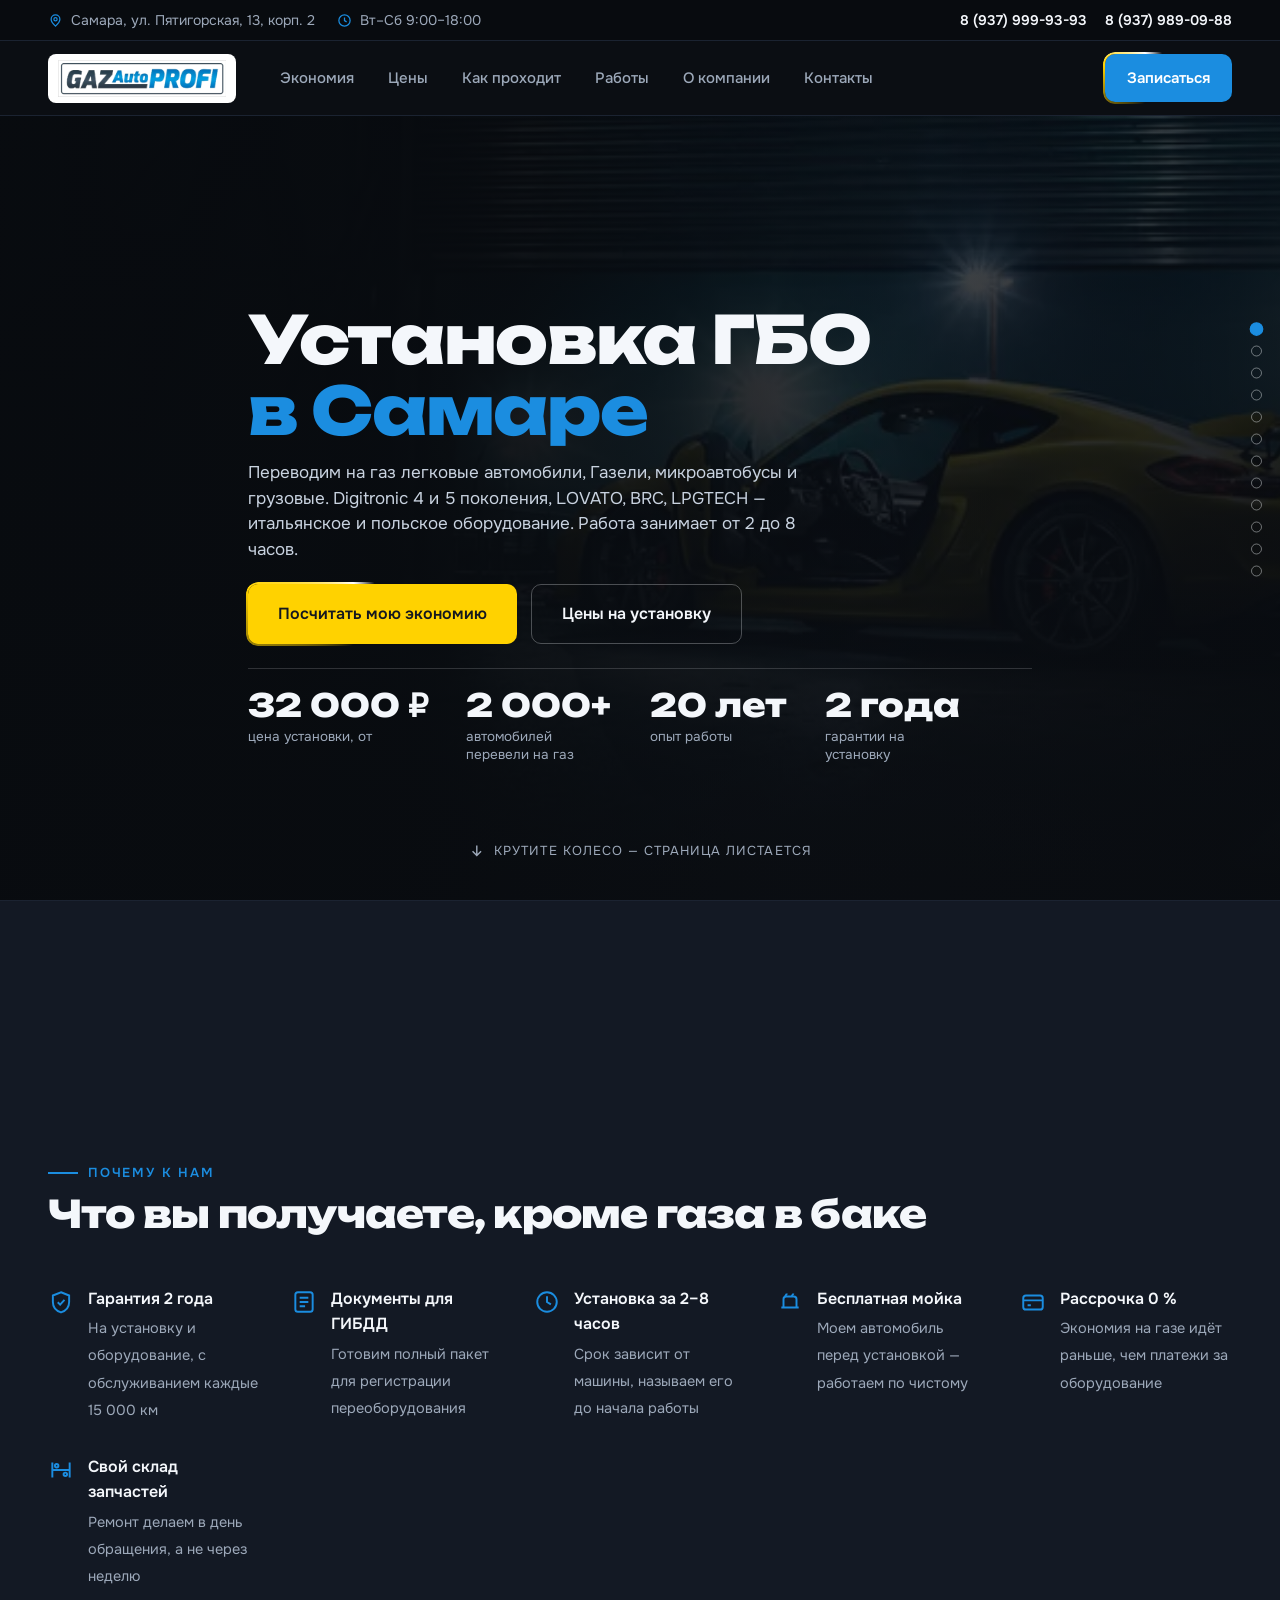
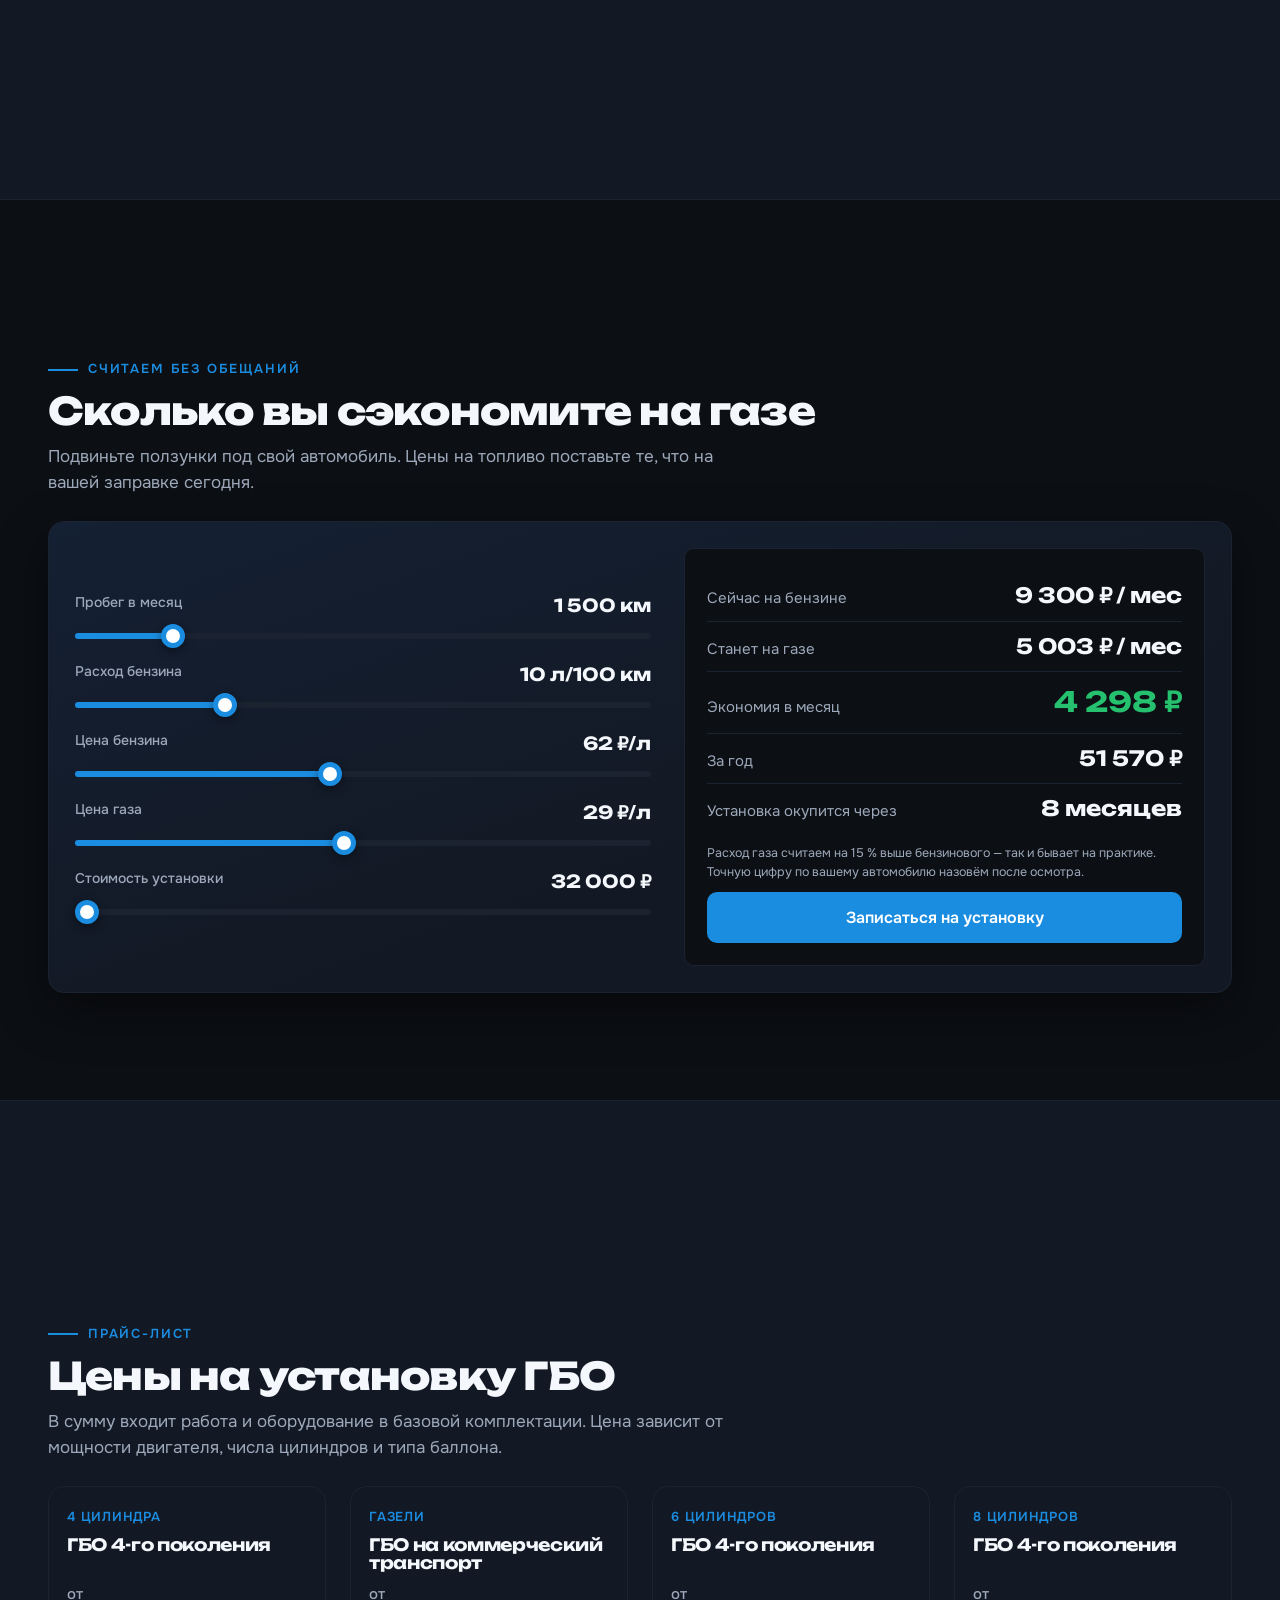
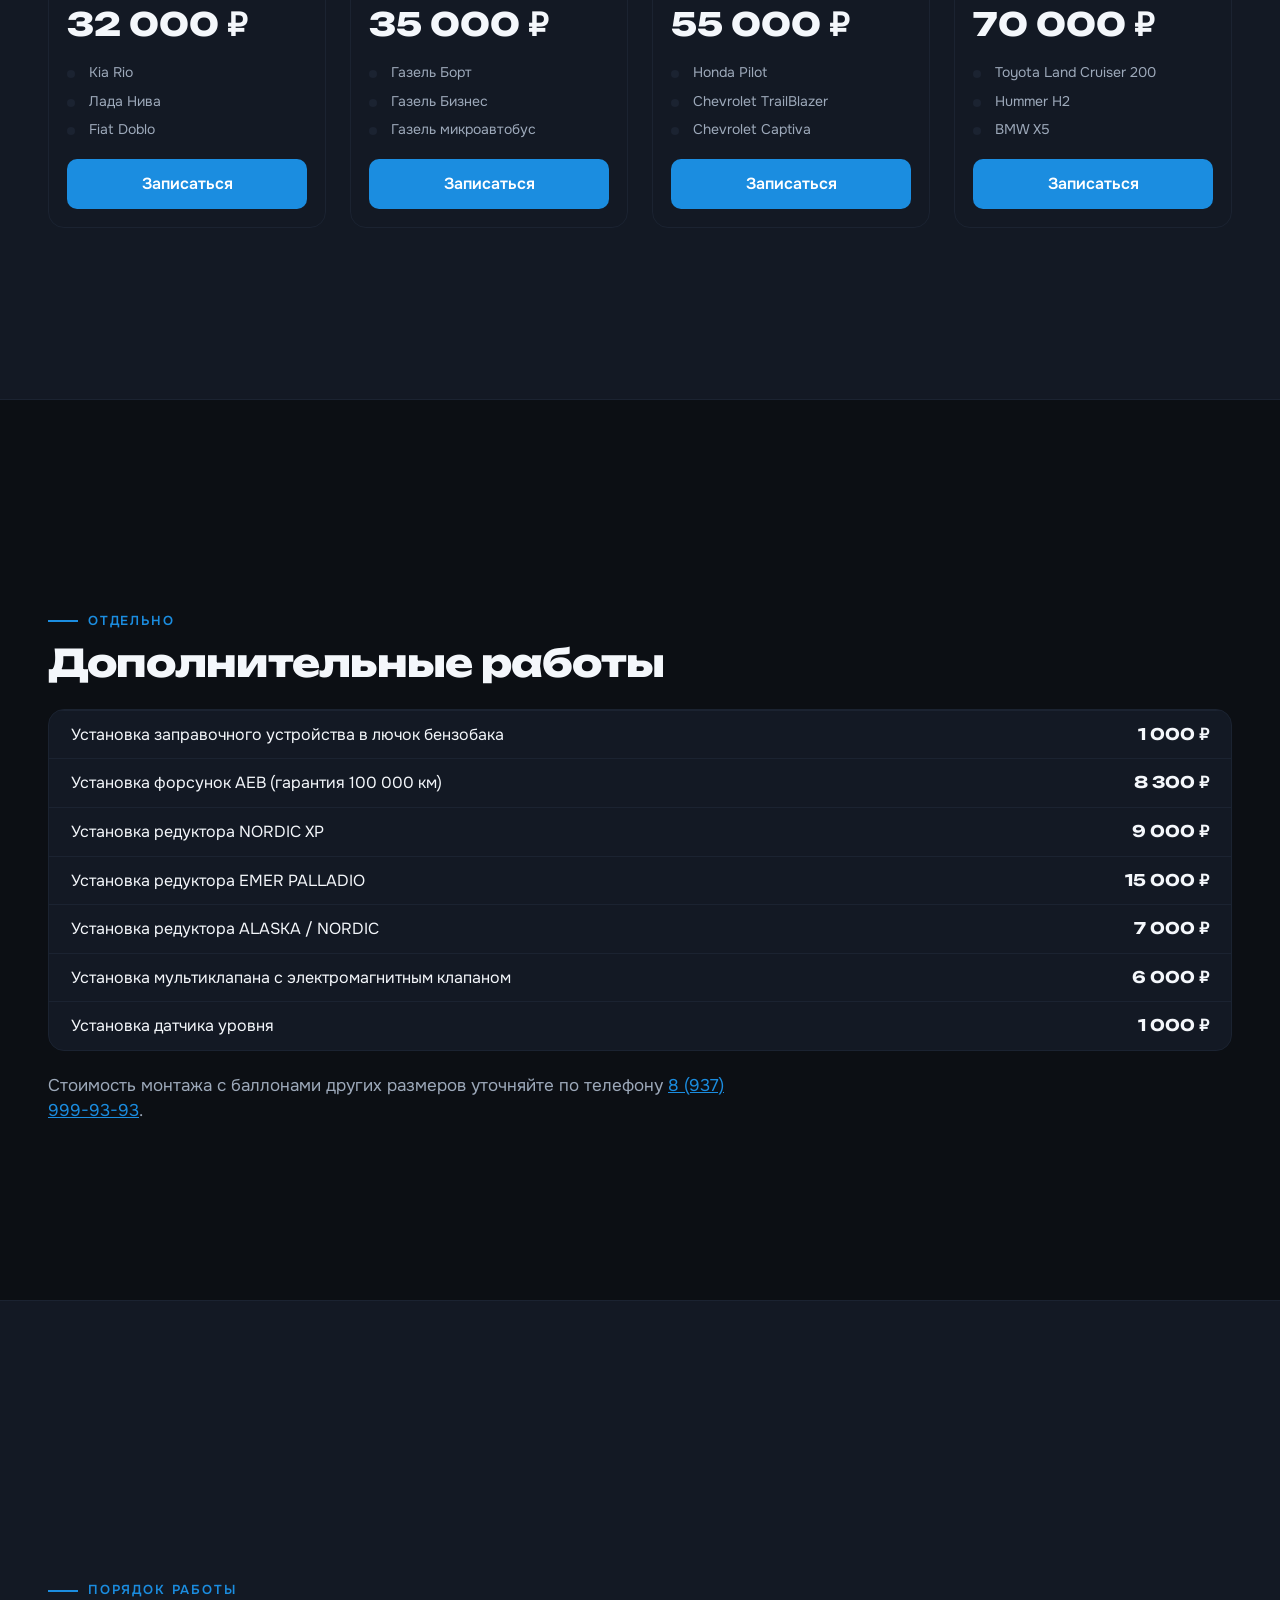
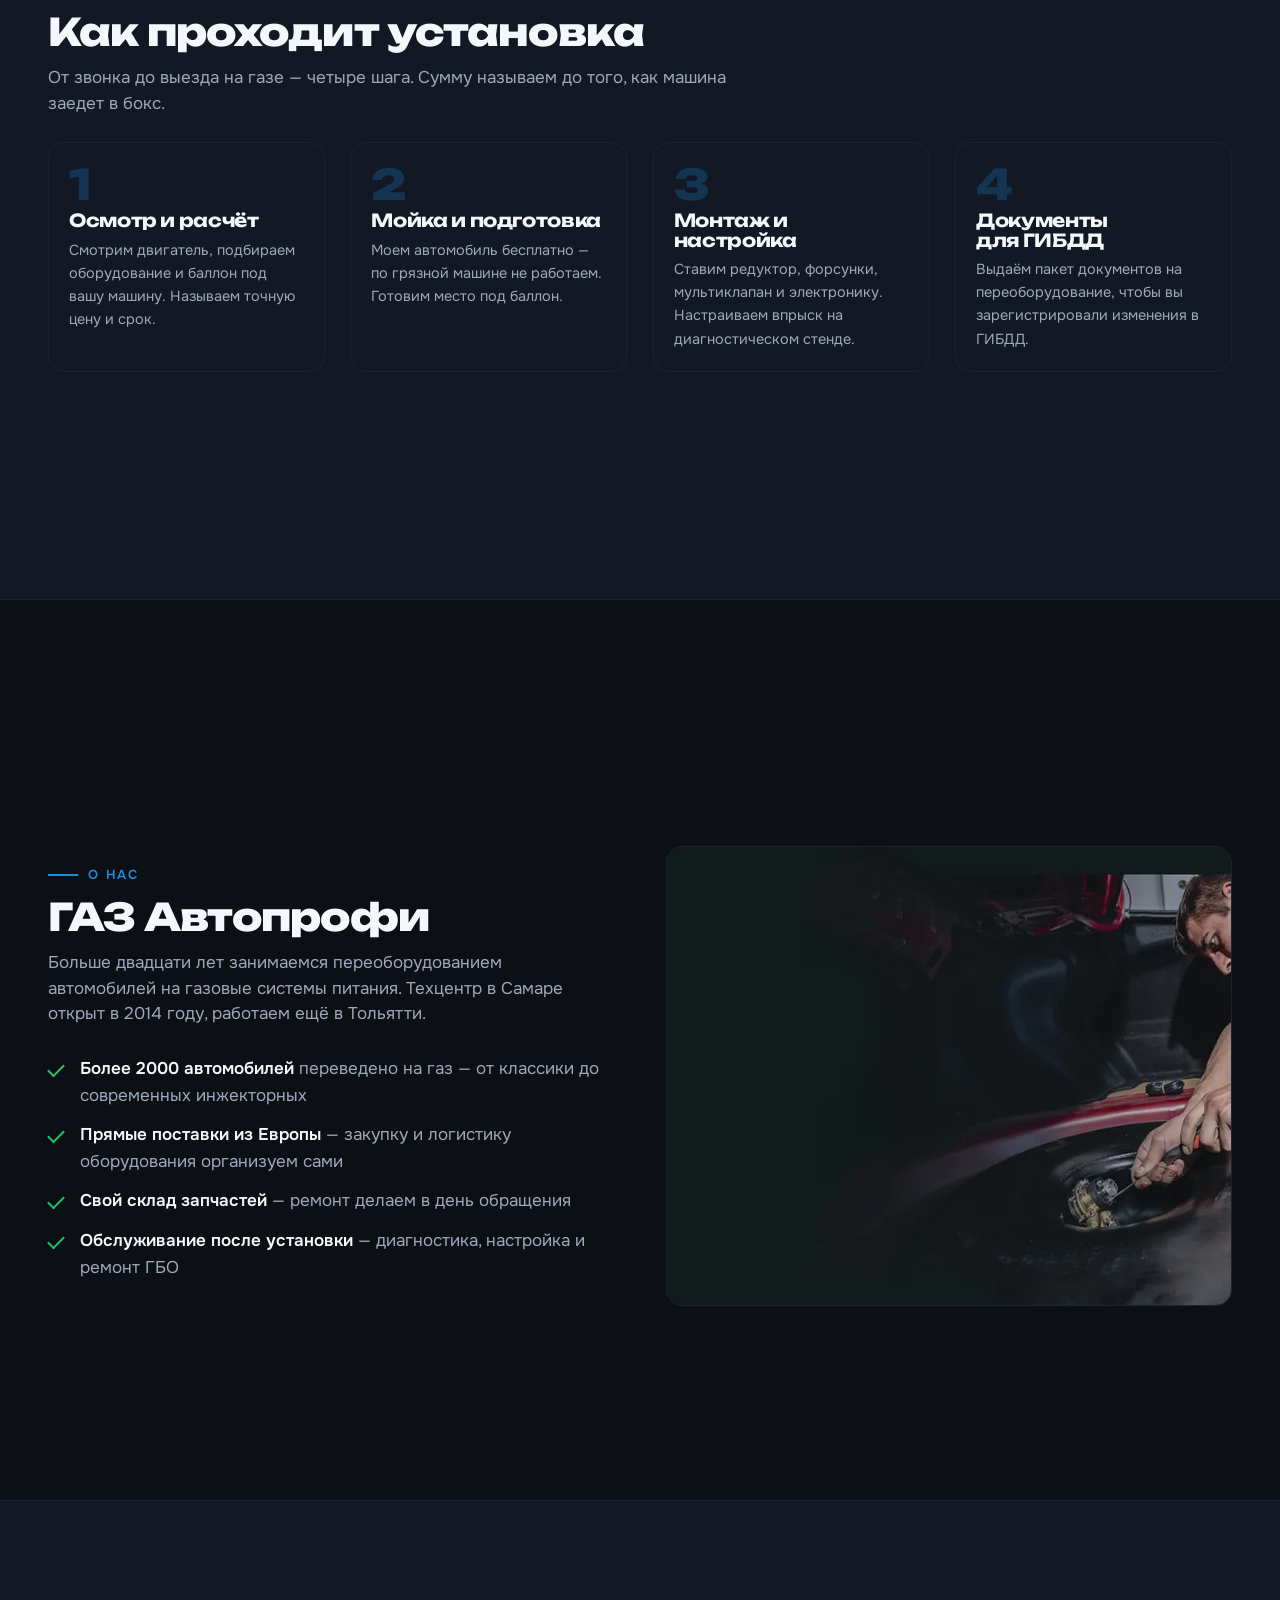
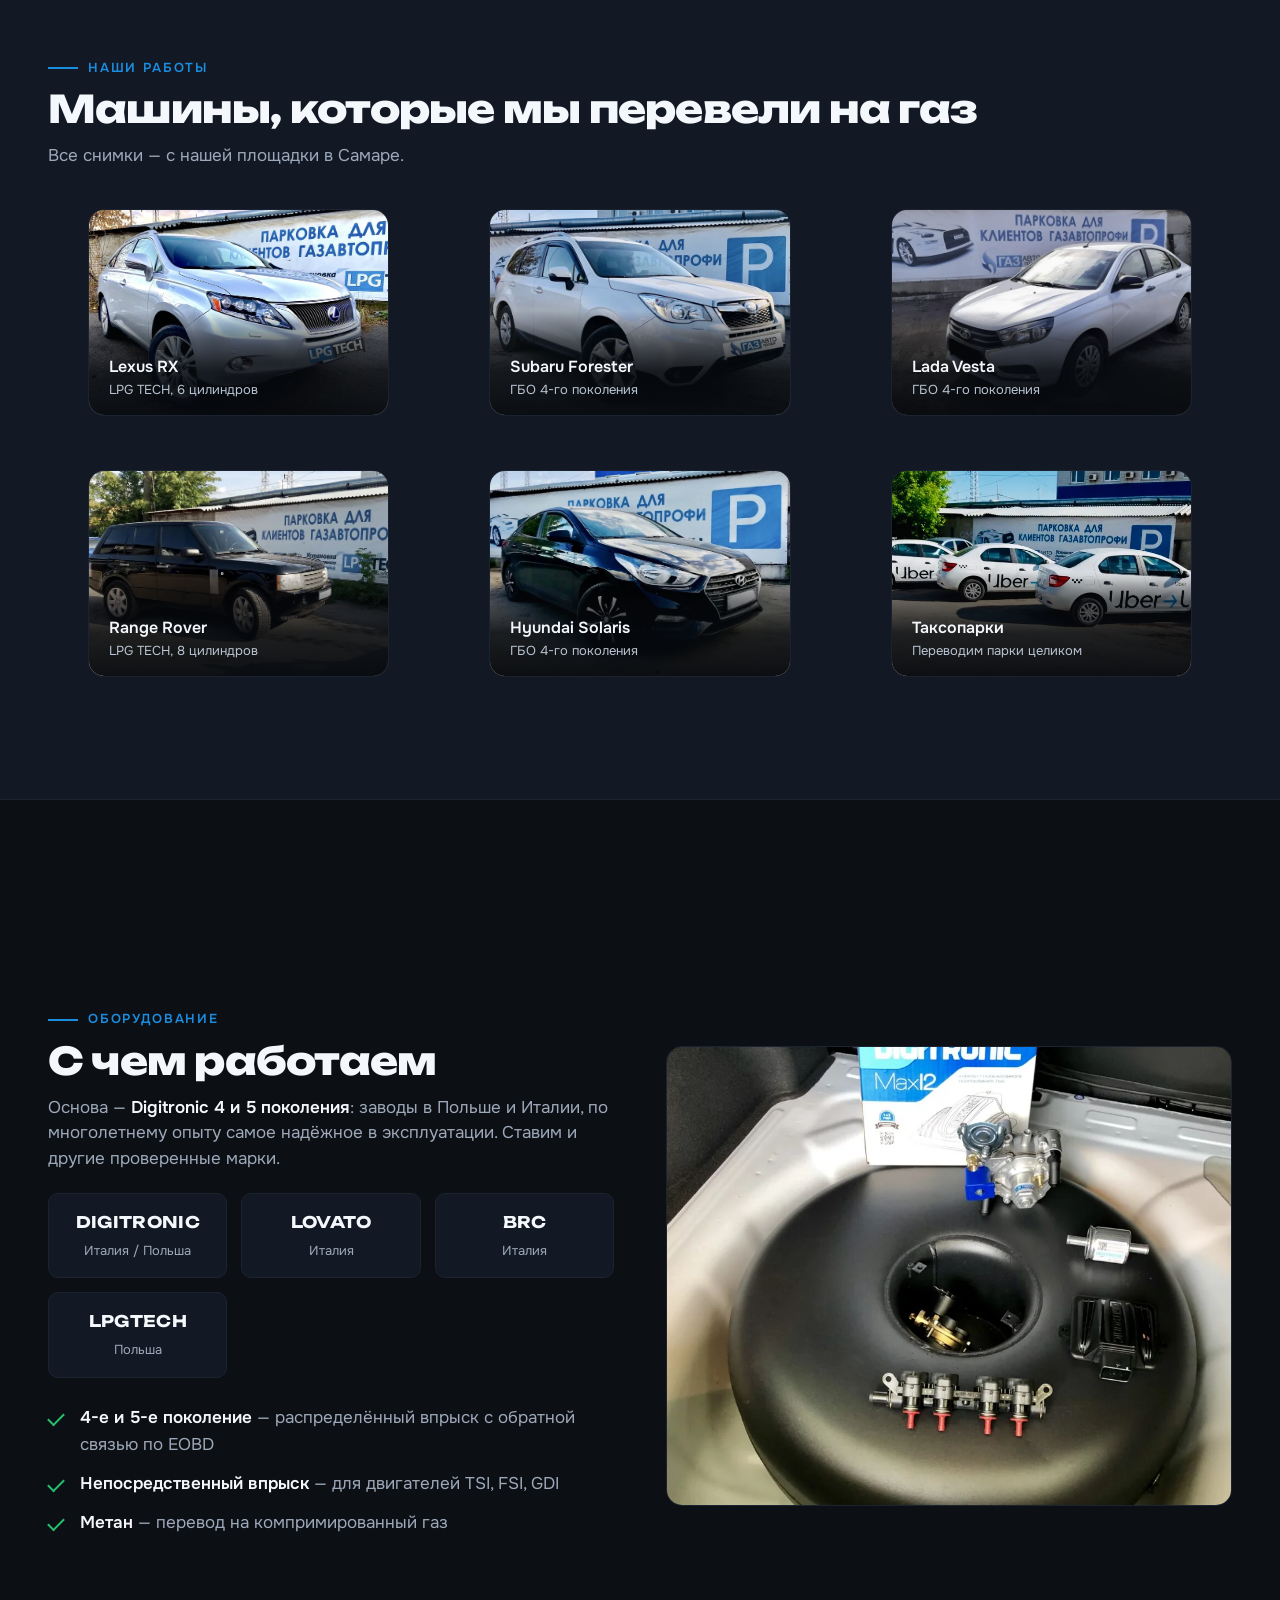
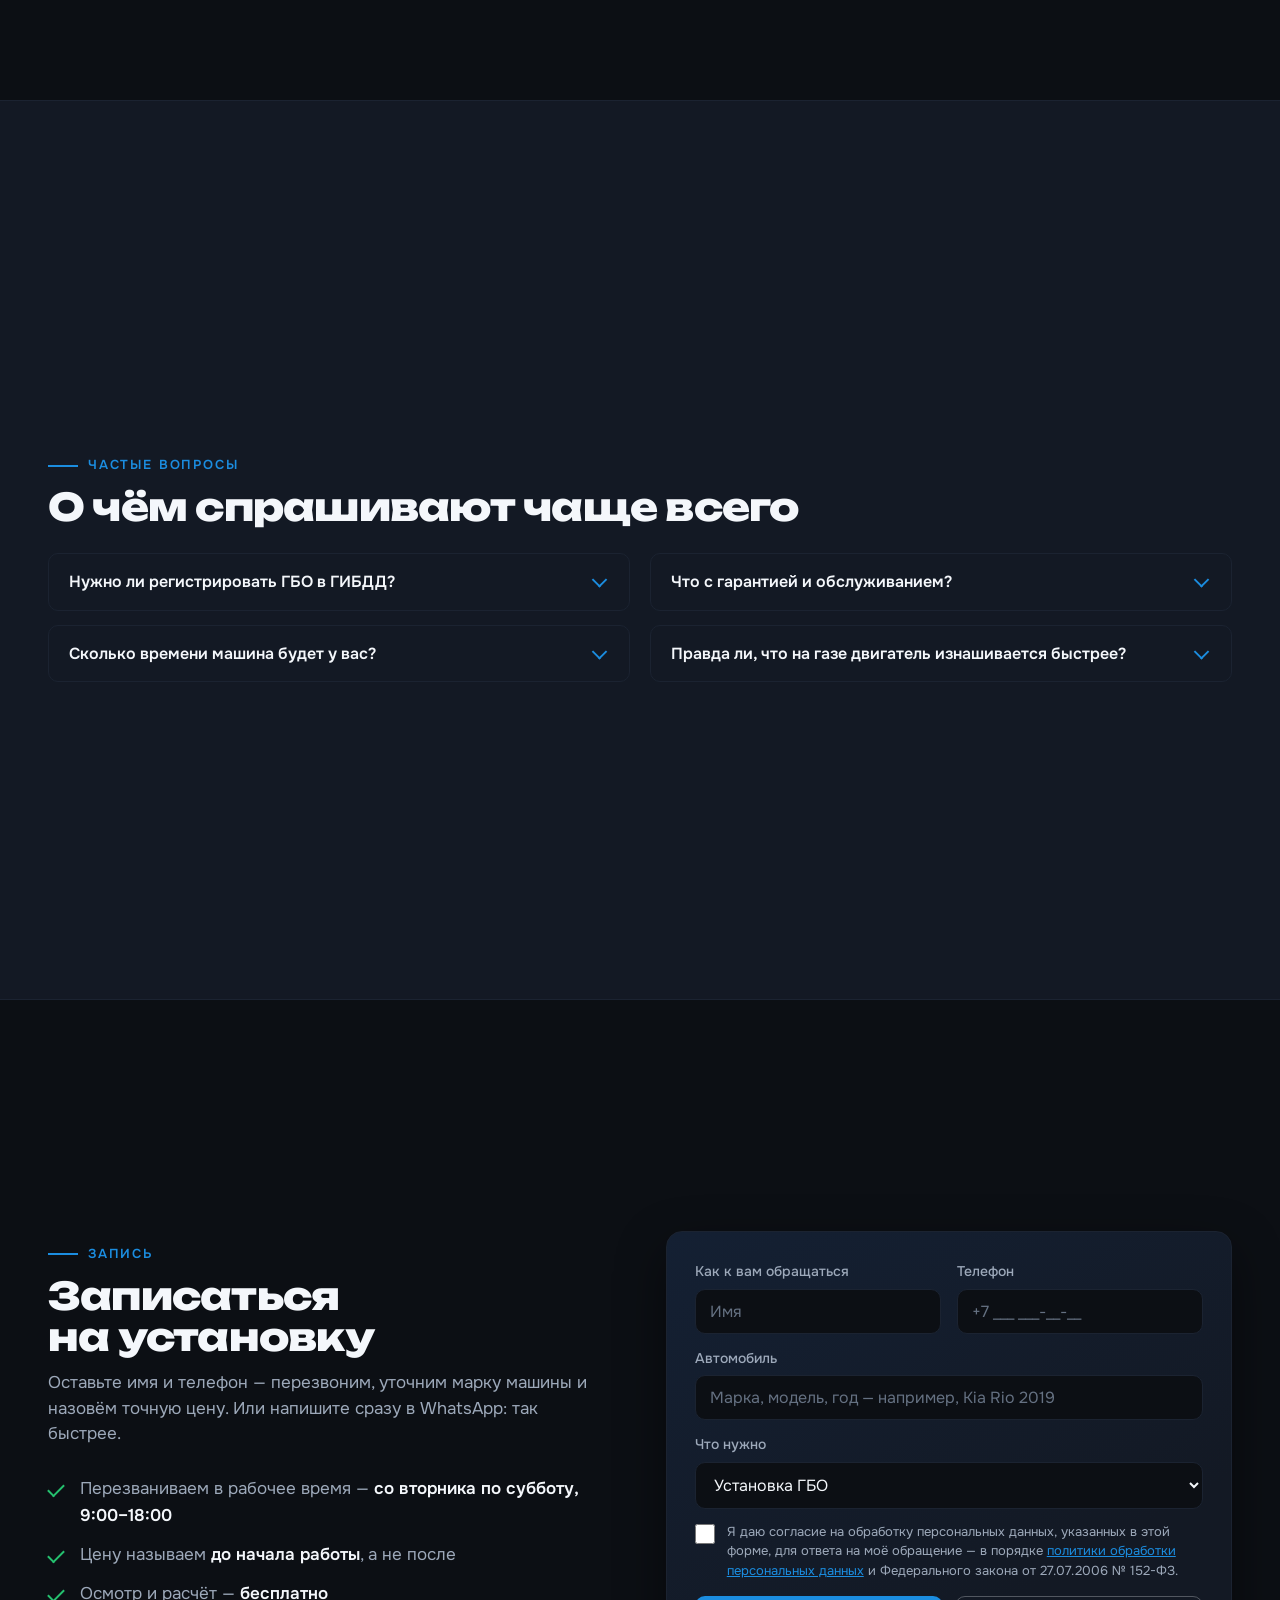
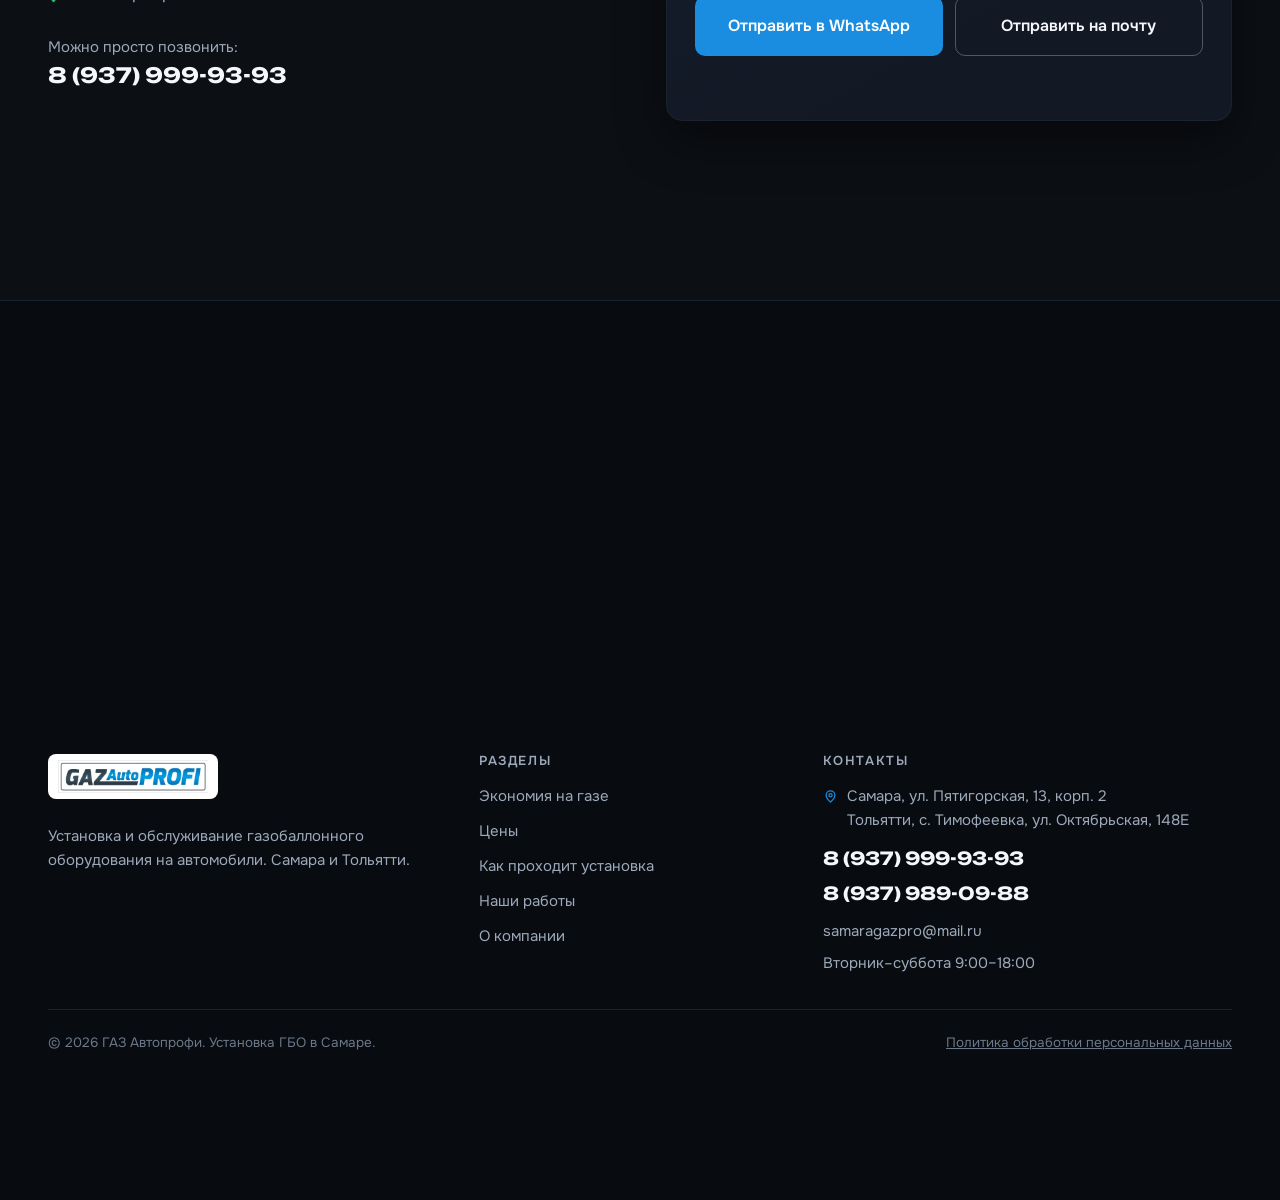
==== v2/index.html @ d7c3abbe "Адрес Пятигорская 13 к2, график Вт-Сб, Москва убрана; версия с листанием по экранам Адрес и график п" ====
<!DOCTYPE html>
<html lang="ru">
<head>
<meta charset="utf-8">
<meta name="viewport" content="width=device-width, initial-scale=1">
<title>Установка ГБО в Самаре — ГАЗ Автопрофи: цены от 32 000 ₽, рассрочка 0 %</title>
<meta name="description" content="Установка газобаллонного оборудования в Самаре: легковые, Газели, микроавтобусы, грузовые. Digitronic 4 и 5 поколения, LOVATO, BRC, LPGTECH. Гарантия 2 года, документы для ГИБДД, рассрочка 0 %, бесплатная мойка.">
<meta name="theme-color" content="#0C0F14">
<link rel="icon" href="../img/logo.png">
<link rel="canonical" href="https://ledaomy26-hash.github.io/gazavtoprofi/v2/">

<link rel="preload" href="../fonts/onest-400-cyr.woff2" as="font" type="font/woff2" crossorigin>
<link rel="preload" href="../fonts/unbounded-800-cyr.woff2" as="font" type="font/woff2" crossorigin>
<link rel="stylesheet" href="../css/fonts.css">
<link rel="stylesheet" href="../css/style.css">
<link rel="stylesheet" href="css/list.css">

<meta property="og:type" content="website">
<meta property="og:site_name" content="ГАЗ Автопрофи">
<meta property="og:locale" content="ru_RU">
<meta property="og:url" content="https://ledaomy26-hash.github.io/gazavtoprofi/v2/">
<meta property="og:title" content="Установка ГБО в Самаре — ГАЗ Автопрофи">
<meta property="og:description" content="Установка ГБО от 32 000 ₽, гарантия 2 года, рассрочка 0 %, документы для ГИБДД. Самара, ул. Пятигорская, 13, корп. 2.">
<meta property="og:image" content="https://ledaomy26-hash.github.io/gazavtoprofi/img/og.jpg">

<script type="application/ld+json">
{
  "@context":"https://schema.org",
  "@type":"AutoRepair",
  "name":"ГАЗ Автопрофи",
  "alternateName":"GAZ Auto PROFI",
  "description":"Установка и обслуживание газобаллонного оборудования на автомобили в Самаре и Тольятти.",
  "url":"https://ledaomy26-hash.github.io/gazavtoprofi/v2/",
  "logo":"https://ledaomy26-hash.github.io/gazavtoprofi/img/logo.png",
  "image":"https://ledaomy26-hash.github.io/gazavtoprofi/img/og.jpg",
  "telephone":["+7-937-999-93-93","+7-937-989-09-88"],
  "email":"samaragazpro@mail.ru",
  "priceRange":"от 32000 ₽",
  "address":{
    "@type":"PostalAddress",
    "streetAddress":"ул. Пятигорская, 13, корп. 2",
    "addressLocality":"Самара",
    "addressRegion":"Самарская область",
    "addressCountry":"RU"
  },
  "areaServed":[{"@type":"City","name":"Самара"},{"@type":"City","name":"Тольятти"}],
  "openingHoursSpecification":{
    "@type":"OpeningHoursSpecification",
    "dayOfWeek":["Tuesday","Wednesday","Thursday","Friday","Saturday"],
    "opens":"09:00","closes":"18:00"
  }
}
</script>
</head>
<body>

<a class="propusk" href="#glavnoe">Перейти к содержанию</a>
<div class="hod" id="hod"></div>

<!-- ===================== верхняя строка ===================== -->
<div class="verh">
  <div class="obolochka verh__ryad">
    <span class="verh__punkt verh__punkt--adres">
      <svg viewBox="0 0 24 24" fill="none" stroke="currentColor" stroke-width="2" aria-hidden="true"><path d="M12 21s-7-6.4-7-11a7 7 0 1 1 14 0c0 4.6-7 11-7 11z"/><circle cx="12" cy="10" r="2.6"/></svg>
      Самара, ул. Пятигорская, 13, корп. 2
    </span>
    <span class="verh__punkt">
      <svg viewBox="0 0 24 24" fill="none" stroke="currentColor" stroke-width="2" aria-hidden="true"><circle cx="12" cy="12" r="9"/><path d="M12 7v5.2l3.4 2"/></svg>
      Вт–Сб 9:00–18:00
    </span>
    <span class="verh__tel">
      <a href="tel:+79379999393">8 (937) 999-93-93</a>
      <a href="tel:+79379890988">8 (937) 989-09-88</a>
    </span>
  </div>
</div>

<!-- ===================== шапка ===================== -->
<header class="shapka">
  <div class="obolochka shapka__ryad">
    <a class="logo" href="#glavnoe" aria-label="ГАЗ Автопрофи — наверх">
      <img src="../img/logo.png" alt="ГАЗ Автопрофи" width="440" height="96">
    </a>

    <nav class="menu" id="menu" aria-label="Главное меню">
      <a href="#kalkulyator">Экономия</a>
      <a href="#ceny">Цены</a>
      <a href="#kak">Как проходит</a>
      <a href="#raboty">Работы</a>
      <a href="#o-nas">О компании</a>
      <a href="#kontakty">Контакты</a>
    </nav>

    <div class="shapka__knopki">
      <a class="knopka obvodka" href="#zayavka">Записаться</a>
    </div>

    <button class="burger" id="burger" aria-label="Меню" aria-expanded="false" aria-controls="menu">
      <span></span><span></span><span></span>
    </button>
  </div>
</header>

<nav class="tochki" id="tochki" aria-label="Экраны страницы"></nav>

<main id="glavnoe">

<!-- ===================== 1. герой ===================== -->
<section class="geroy ekran" id="nachalo">
  <div class="geroy__fon">
    <picture>
      <source media="(max-width:760px)" type="image/webp" srcset="../img/geroy-m.webp">
      <source type="image/webp" srcset="../img/geroy.webp">
      <img src="../img/geroy.jpg" alt="" width="1800" height="714" fetchpriority="high" decoding="async">
    </picture>
  </div>

  <div class="obolochka geroy__soderzhimoe">
    <h1>Установка ГБО <span>в Самаре</span></h1>
    <p class="geroy__lid">
      Переводим на газ легковые автомобили, Газели, микроавтобусы и грузовые.
      Digitronic 4 и 5 поколения, LOVATO, BRC, LPGTECH — итальянское
      и польское оборудование. Работа занимает от 2 до 8 часов.
    </p>

    <div class="geroy__knopki">
      <a class="knopka knopka--zhelt obvodka" href="#kalkulyator">Посчитать мою экономию</a>
      <a class="knopka knopka--prizrak" href="#ceny">Цены на установку</a>
    </div>

    <div class="geroy__cifry">
      <div class="geroy__cifra">
        <b data-schet="32000" data-hvost=" ₽">32 000 ₽</b>
        <span>цена установки, от</span>
      </div>
      <div class="geroy__cifra">
        <b data-schet="2000" data-hvost="+">2000+</b>
        <span>автомобилей перевели на газ</span>
      </div>
      <div class="geroy__cifra">
        <b data-schet="20" data-hvost=" лет">20 лет</b>
        <span>опыт работы</span>
      </div>
      <div class="geroy__cifra">
        <b data-schet="2" data-hvost=" года">2 года</b>
        <span>гарантии на установку</span>
      </div>
    </div>
  </div>

  <p class="podskazka">
    <svg viewBox="0 0 24 24" fill="none" stroke="currentColor" stroke-width="2" aria-hidden="true"><path d="M12 5v14M6 13l6 6 6-6"/></svg>
    Крутите колесо — страница листается
  </p>
</section>

<!-- ===================== 2. преимущества ===================== -->
<section class="ekran" id="pochemu" style="background:var(--fon2);border-block:1px solid var(--fon3)">
  <div class="obolochka">
    <p class="nadzag">Почему к нам</p>
    <h2>Что вы получаете, кроме газа в баке</h2>
    <div class="polosa__setka" style="margin-top:clamp(28px,4vw,52px)">
      <div class="polosa__punkt">
        <svg viewBox="0 0 24 24" fill="none" stroke="currentColor" stroke-width="1.8" aria-hidden="true"><path d="M12 3l7.5 3v6c0 4.6-3.2 8.2-7.5 9.6C7.7 20.2 4.5 16.6 4.5 12V6L12 3z"/><path d="M9 12.2l2.2 2.2 4-4.4"/></svg>
        <div><b>Гарантия 2 года</b><span>На установку и оборудование, с обслуживанием каждые 15 000 км</span></div>
      </div>
      <div class="polosa__punkt">
        <svg viewBox="0 0 24 24" fill="none" stroke="currentColor" stroke-width="1.8" aria-hidden="true"><rect x="4" y="3" width="16" height="18" rx="2.4"/><path d="M8 8h8M8 12h8M8 16h5"/></svg>
        <div><b>Документы для ГИБДД</b><span>Готовим полный пакет для регистрации переоборудования</span></div>
      </div>
      <div class="polosa__punkt">
        <svg viewBox="0 0 24 24" fill="none" stroke="currentColor" stroke-width="1.8" aria-hidden="true"><circle cx="12" cy="12" r="9"/><path d="M12 6.6V12l3.6 2.2"/></svg>
        <div><b>Установка за 2–8 часов</b><span>Срок зависит от машины, называем его до начала работы</span></div>
      </div>
      <div class="polosa__punkt">
        <svg viewBox="0 0 24 24" fill="none" stroke="currentColor" stroke-width="1.8" aria-hidden="true"><path d="M4 17h16M6 17V9.5A2.5 2.5 0 0 1 8.5 7h7A2.5 2.5 0 0 1 18 9.5V17"/><path d="M9 4.2c0 1-1.4 1.4-1.4 2.6M15 4.2c0 1-1.4 1.4-1.4 2.6"/></svg>
        <div><b>Бесплатная мойка</b><span>Моем автомобиль перед установкой — работаем по чистому</span></div>
      </div>
      <div class="polosa__punkt">
        <svg viewBox="0 0 24 24" fill="none" stroke="currentColor" stroke-width="1.8" aria-hidden="true"><rect x="3" y="6" width="18" height="13" rx="2.5"/><path d="M3 10.5h18M7 15h3"/></svg>
        <div><b>Рассрочка 0 %</b><span>Экономия на газе идёт раньше, чем платежи за оборудование</span></div>
      </div>
      <div class="polosa__punkt">
        <svg viewBox="0 0 24 24" fill="none" stroke="currentColor" stroke-width="1.8" aria-hidden="true"><path d="M4 19V5M20 19V5M4 12h16"/><circle cx="8" cy="8" r="1.6"/><circle cx="16" cy="16" r="1.6"/></svg>
        <div><b>Свой склад запчастей</b><span>Ремонт делаем в день обращения, а не через неделю</span></div>
      </div>
    </div>
  </div>
</section>

<!-- ===================== 3. калькулятор ===================== -->
<section class="ekran" id="kalkulyator">
  <div class="obolochka">
    <p class="nadzag">Считаем без обещаний</p>
    <h2>Сколько вы сэкономите на газе</h2>
    <p class="lid" style="margin-bottom:26px">
      Подвиньте ползунки под свой автомобиль. Цены на топливо поставьте те,
      что на вашей заправке сегодня.
    </p>

    <div class="kalk">
      <div class="kalk__setka">
        <div>
          <div class="pole">
            <label for="probeg">Пробег в месяц <b class="pole__znach" id="probegZ">1500 км</b></label>
            <input type="range" id="probeg" min="300" max="8000" step="100" value="1500">
          </div>
          <div class="pole">
            <label for="rashod">Расход бензина <b class="pole__znach" id="rashodZ">10 л/100 км</b></label>
            <input type="range" id="rashod" min="5" max="25" step="0.5" value="10">
          </div>
          <div class="pole">
            <label for="cenaB">Цена бензина <b class="pole__znach" id="cenaBZ">62 ₽/л</b></label>
            <input type="range" id="cenaB" min="40" max="90" step="0.5" value="62">
          </div>
          <div class="pole">
            <label for="cenaG">Цена газа <b class="pole__znach" id="cenaGZ">29 ₽/л</b></label>
            <input type="range" id="cenaG" min="15" max="45" step="0.5" value="29">
          </div>
          <div class="pole" style="margin-bottom:0">
            <label for="ustanovka">Стоимость установки <b class="pole__znach" id="ustanovkaZ">32 000 ₽</b></label>
            <input type="range" id="ustanovka" min="32000" max="90000" step="1000" value="32000">
          </div>
        </div>

        <div class="itog">
          <div class="itog__stroka"><span>Сейчас на бензине</span><b id="itogB">—</b></div>
          <div class="itog__stroka"><span>Станет на газе</span><b id="itogG">—</b></div>
          <div class="itog__stroka itog__glavnoe"><span>Экономия в месяц</span><b id="itogE">—</b></div>
          <div class="itog__stroka"><span>За год</span><b id="itogGod">—</b></div>
          <div class="itog__stroka"><span>Установка окупится через</span><b id="itogOk">—</b></div>
          <p class="itog__snoska">
            Расход газа считаем на 15 % выше бензинового — так и бывает
            на практике. Точную цифру по вашему автомобилю назовём после осмотра.
          </p>
          <a class="knopka knopka--shirokaya" href="#zayavka" style="margin-top:14px">Записаться на установку</a>
        </div>
      </div>
    </div>
  </div>
</section>

<!-- ===================== 4. цены ===================== -->
<section class="ekran" id="ceny" style="background:var(--fon2);border-block:1px solid var(--fon3)">
  <div class="obolochka">
    <p class="nadzag">Прайс-лист</p>
    <h2>Цены на установку ГБО</h2>
    <p class="lid" style="margin-bottom:26px">
      В сумму входит работа и оборудование в базовой комплектации. Цена зависит
      от мощности двигателя, числа цилиндров и типа баллона.
    </p>

    <div class="ceny">
      <article class="cena">
        <p class="cena__vid">4 цилиндра</p>
        <h3>ГБО <span class="nerazryv">4-го</span> поколения</h3>
        <p class="cena__summa"><small>от</small>32 000 ₽</p>
        <ul class="cena__marki"><li>Kia Rio</li><li>Лада Нива</li><li>Fiat Doblo</li></ul>
        <a class="knopka" href="#zayavka">Записаться</a>
      </article>
      <article class="cena">
        <p class="cena__vid">Газели</p>
        <h3>ГБО на коммерческий транспорт</h3>
        <p class="cena__summa"><small>от</small>35 000 ₽</p>
        <ul class="cena__marki"><li>Газель Борт</li><li>Газель Бизнес</li><li>Газель микроавтобус</li></ul>
        <a class="knopka" href="#zayavka">Записаться</a>
      </article>
      <article class="cena">
        <p class="cena__vid">6 цилиндров</p>
        <h3>ГБО <span class="nerazryv">4-го</span> поколения</h3>
        <p class="cena__summa"><small>от</small>55 000 ₽</p>
        <ul class="cena__marki"><li>Honda Pilot</li><li>Chevrolet TrailBlazer</li><li>Chevrolet Captiva</li></ul>
        <a class="knopka" href="#zayavka">Записаться</a>
      </article>
      <article class="cena">
        <p class="cena__vid">8 цилиндров</p>
        <h3>ГБО <span class="nerazryv">4-го</span> поколения</h3>
        <p class="cena__summa"><small>от</small>70 000 ₽</p>
        <ul class="cena__marki"><li>Toyota Land Cruiser 200</li><li>Hummer H2</li><li>BMW X5</li></ul>
        <a class="knopka" href="#zayavka">Записаться</a>
      </article>
    </div>
  </div>
</section>

<!-- ===================== 5. дополнительные работы ===================== -->
<section class="ekran" id="dop">
  <div class="obolochka">
    <p class="nadzag">Отдельно</p>
    <h2>Дополнительные работы</h2>
    <div class="dop" style="margin-top:26px">
      <table>
        <tbody>
          <tr><td>Установка заправочного устройства в лючок бензобака</td><td>1 000 ₽</td></tr>
          <tr><td>Установка форсунок AEB (гарантия 100 000 км)</td><td>8 300 ₽</td></tr>
          <tr><td>Установка редуктора NORDIC XP</td><td>9 000 ₽</td></tr>
          <tr><td>Установка редуктора EMER PALLADIO</td><td>15 000 ₽</td></tr>
          <tr><td>Установка редуктора ALASKA / NORDIC</td><td>7 000 ₽</td></tr>
          <tr><td>Установка мультиклапана с электромагнитным клапаном</td><td>6 000 ₽</td></tr>
          <tr><td>Установка датчика уровня</td><td>1 000 ₽</td></tr>
        </tbody>
      </table>
    </div>
    <p class="lid" style="margin-top:22px">
      Стоимость монтажа с баллонами других размеров уточняйте по телефону
      <a href="tel:+79379999393" style="color:var(--sin)">8 (937) 999-93-93</a>.
    </p>
  </div>
</section>

<!-- ===================== 6. как проходит ===================== -->
<section class="ekran" id="kak" style="background:var(--fon2);border-block:1px solid var(--fon3)">
  <div class="obolochka">
    <p class="nadzag">Порядок работы</p>
    <h2>Как проходит установка</h2>
    <p class="lid" style="margin-bottom:26px">
      От звонка до выезда на газе — четыре шага. Сумму называем до того,
      как машина заедет в бокс.
    </p>
    <div class="shagi">
      <article class="shag">
        <h3>Осмотр и расчёт</h3>
        <p>Смотрим двигатель, подбираем оборудование и баллон под вашу машину. Называем точную цену и срок.</p>
      </article>
      <article class="shag">
        <h3>Мойка и подготовка</h3>
        <p>Моем автомобиль бесплатно — по грязной машине не работаем. Готовим место под баллон.</p>
      </article>
      <article class="shag">
        <h3>Монтаж и настройка</h3>
        <p>Ставим редуктор, форсунки, мультиклапан и электронику. Настраиваем впрыск на диагностическом стенде.</p>
      </article>
      <article class="shag">
        <h3>Документы для ГИБДД</h3>
        <p>Выдаём пакет документов на переоборудование, чтобы вы зарегистрировали изменения в ГИБДД.</p>
      </article>
    </div>
  </div>
</section>

<!-- ===================== 7. о компании ===================== -->
<section class="ekran" id="o-nas">
  <div class="obolochka dvoyka">
    <div>
      <p class="nadzag">О нас</p>
      <h2>ГАЗ Автопрофи</h2>
      <p class="lid">
        Больше двадцати лет занимаемся переоборудованием автомобилей на газовые
        системы питания. Техцентр в Самаре открыт в 2014 году, работаем
        ещё в Тольятти.
      </p>
      <ul class="spisok">
        <li><b>Более 2000 автомобилей</b> переведено на газ — от классики до современных инжекторных</li>
        <li><b>Прямые поставки из Европы</b> — закупку и логистику оборудования организуем сами</li>
        <li><b>Свой склад запчастей</b> — ремонт делаем в день обращения</li>
        <li><b>Обслуживание после установки</b> — диагностика, настройка и ремонт ГБО</li>
      </ul>
    </div>
    <div class="dvoyka__foto">
      <picture>
        <source type="image/webp" srcset="../img/mehanik.webp">
        <img src="../img/mehanik.jpg" alt="Мастер ГАЗ Автопрофи за работой в цехе" width="1600" height="555" decoding="async">
      </picture>
    </div>
  </div>
</section>

<!-- ===================== 8. работы ===================== -->
<section class="ekran ekran--raboty" id="raboty" style="background:var(--fon2);border-block:1px solid var(--fon3)">
  <div class="obolochka">
    <p class="nadzag">Наши работы</p>
    <h2>Машины, которые мы перевели на газ</h2>
    <p class="lid" style="margin-bottom:24px">
      Все снимки — с нашей площадки в Самаре.
    </p>
    <div class="raboty">
      <figure class="rabota">
        <picture><source type="image/webp" srcset="../img/r1.webp">
          <img src="../img/r1.jpg" alt="Lexus RX после установки ГБО" width="760" height="571" decoding="async"></picture>
        <figcaption>Lexus RX<span>LPG TECH, 6 цилиндров</span></figcaption>
      </figure>
      <figure class="rabota">
        <picture><source type="image/webp" srcset="../img/r2.webp">
          <img src="../img/r2.jpg" alt="Subaru Forester после установки ГБО" width="760" height="550" decoding="async"></picture>
        <figcaption>Subaru Forester<span>ГБО 4-го поколения</span></figcaption>
      </figure>
      <figure class="rabota">
        <picture><source type="image/webp" srcset="../img/r3.webp">
          <img src="../img/r3.jpg" alt="Lada Vesta после установки ГБО" width="760" height="448" decoding="async"></picture>
        <figcaption>Lada Vesta<span>ГБО 4-го поколения</span></figcaption>
      </figure>
      <figure class="rabota">
        <picture><source type="image/webp" srcset="../img/r4.webp">
          <img src="../img/r4.jpg" alt="Range Rover после перевода на газ" width="760" height="441" decoding="async"></picture>
        <figcaption>Range Rover<span>LPG TECH, 8 цилиндров</span></figcaption>
      </figure>
      <figure class="rabota">
        <picture><source type="image/webp" srcset="../img/r5.webp">
          <img src="../img/r5.jpg" alt="Hyundai Solaris после установки ГБО" width="760" height="551" decoding="async"></picture>
        <figcaption>Hyundai Solaris<span>ГБО 4-го поколения</span></figcaption>
      </figure>
      <figure class="rabota">
        <picture><source type="image/webp" srcset="../img/r9.webp">
          <img src="../img/r9.jpg" alt="Таксопарк после перевода на газ" width="760" height="401" decoding="async"></picture>
        <figcaption>Таксопарки<span>Переводим парки целиком</span></figcaption>
      </figure>
    </div>
  </div>
</section>

<!-- ===================== 9. оборудование ===================== -->
<section class="ekran" id="oborudovanie">
  <div class="obolochka dvoyka">
    <div>
      <p class="nadzag">Оборудование</p>
      <h2>С чем работаем</h2>
      <p class="lid">
        Основа — <b style="color:var(--svet)">Digitronic 4 и 5 поколения</b>:
        заводы в Польше и Италии, по многолетнему опыту самое надёжное
        в эксплуатации. Ставим и другие проверенные марки.
      </p>
      <div class="marki" style="margin-top:22px">
        <div class="marka">DIGITRONIC<span>Италия / Польша</span></div>
        <div class="marka">LOVATO<span>Италия</span></div>
        <div class="marka">BRC<span>Италия</span></div>
        <div class="marka">LPGTECH<span>Польша</span></div>
      </div>
      <ul class="spisok" style="margin-top:20px">
        <li><b>4-е и 5-е поколение</b> — распределённый впрыск с обратной связью по EOBD</li>
        <li><b>Непосредственный впрыск</b> — для двигателей TSI, FSI, GDI</li>
        <li><b>Метан</b> — перевод на компримированный газ</li>
      </ul>
    </div>
    <div class="dvoyka__foto">
      <picture>
        <source type="image/webp" srcset="../img/ballon.webp">
        <img src="../img/ballon.jpg" alt="Тороидальный баллон с мультиклапаном и электроникой Digitronic" width="900" height="813" decoding="async">
      </picture>
    </div>
  </div>
</section>

<!-- ===================== 10. вопросы ===================== -->
<section class="ekran" id="voprosy" style="background:var(--fon2);border-block:1px solid var(--fon3)">
  <div class="obolochka">
    <p class="nadzag">Частые вопросы</p>
    <h2>О чём спрашивают чаще всего</h2>
    <div class="voprosy" style="margin-top:26px">
      <details class="vopros">
        <summary>Нужно ли регистрировать ГБО в ГИБДД?</summary>
        <div class="vopros__telo">
          <p>Да. Мы выдаём полный пакет документов на установленное оборудование
          и подсказываем порядок действий — от заявления до внесения изменений
          в документы на машину.</p>
        </div>
      </details>
      <details class="vopros">
        <summary>Сколько времени машина будет у вас?</summary>
        <div class="vopros__telo">
          <p>От 2 до 8 часов. Легковой автомобиль обычно занимает половину дня,
          машины с непосредственным впрыском — дольше. Точный срок называем
          при осмотре.</p>
        </div>
      </details>
      <details class="vopros">
        <summary>Что с гарантией и обслуживанием?</summary>
        <div class="vopros__telo">
          <p>Гарантия 2 года. Обслуживание — каждые 15 000 км: замена фильтров,
          проверка и настройка. Запас запчастей на складе позволяет выполнить
          ремонт в день обращения.</p>
        </div>
      </details>
      <details class="vopros">
        <summary>Правда ли, что на газе двигатель изнашивается быстрее?</summary>
        <div class="vopros__telo">
          <p>При правильно настроенной системе — нет. Газ сгорает чище бензина,
          меньше нагара и грязи в масле. Ключевое слово — настройка: после
          монтажа мы отстраиваем впрыск на стенде, а не отдаём машину «как есть».</p>
        </div>
      </details>
    </div>
  </div>
</section>

<!-- ===================== 11. заявка ===================== -->
<section class="ekran" id="zayavka">
  <div class="obolochka dvoyka">
    <div>
      <p class="nadzag">Запись</p>
      <h2>Записаться на установку</h2>
      <p class="lid">
        Оставьте имя и телефон — перезвоним, уточним марку машины и назовём
        точную цену. Или напишите сразу в WhatsApp: так быстрее.
      </p>
      <ul class="spisok">
        <li>Перезваниваем в рабочее время — <b>со вторника по субботу, 9:00–18:00</b></li>
        <li>Цену называем <b>до начала работы</b>, а не после</li>
        <li>Осмотр и расчёт — <b>бесплатно</b></li>
      </ul>
      <p style="margin-top:22px;font-size:15px;color:var(--tuskl)">
        Можно просто позвонить:<br>
        <a href="tel:+79379999393" style="color:var(--svet);font-weight:600;font-size:21px;font-family:var(--shrift-zag);text-decoration:none">8 (937) 999-93-93</a>
      </p>
    </div>

    <form class="zayavka forma" id="forma" novalidate>
      <div class="forma__ryad">
        <div class="pole">
          <label for="fIma">Как к вам обращаться</label>
          <input type="text" id="fIma" name="ima" autocomplete="name" placeholder="Имя" required>
        </div>
        <div class="pole">
          <label for="fTel">Телефон</label>
          <input type="tel" id="fTel" name="tel" autocomplete="tel" placeholder="+7 ___ ___-__-__" required>
        </div>
      </div>
      <div class="pole">
        <label for="fAvto">Автомобиль</label>
        <input type="text" id="fAvto" name="avto" placeholder="Марка, модель, год — например, Kia Rio 2019">
      </div>
      <div class="pole">
        <label for="fUsluga">Что нужно</label>
        <select id="fUsluga" name="usluga">
          <option>Установка ГБО</option>
          <option>Установка ГБО в рассрочку</option>
          <option>Перевод на метан</option>
          <option>Обслуживание и ремонт ГБО</option>
          <option>Документы для регистрации в ГИБДД</option>
          <option>Перевод таксопарка</option>
          <option>Другое — расскажу по телефону</option>
        </select>
      </div>
      <label class="soglasie">
        <input type="checkbox" id="fSoglasie" name="soglasie" required>
        <span>Я даю согласие на обработку персональных данных, указанных в этой форме,
          для ответа на моё обращение — в порядке
          <a href="../politika.html">политики обработки персональных данных</a>
          и Федерального закона от 27.07.2006 № 152-ФЗ.</span>
      </label>
      <div class="forma__knopki">
        <button class="knopka" type="button" data-otpravit="whatsapp">Отправить в WhatsApp</button>
        <button class="knopka knopka--prizrak" type="button" data-otpravit="pochta">Отправить на почту</button>
      </div>
      <p class="forma__status" id="status" role="status"></p>
    </form>
  </div>
</section>

</main>

<!-- ===================== подвал / контакты ===================== -->
<footer class="podval" id="kontakty">
  <div class="obolochka">
    <div class="podval__setka">
      <div>
        <a class="podval__logo" href="#glavnoe" aria-label="ГАЗ Автопрофи">
          <img src="../img/logo.png" alt="ГАЗ Автопрофи" width="440" height="96">
        </a>
        <p style="color:var(--tuskl);margin:0">
          Установка и обслуживание газобаллонного оборудования на автомобили.
          Самара и Тольятти.
        </p>
      </div>

      <div>
        <h4>Разделы</h4>
        <ul>
          <li><a href="#kalkulyator">Экономия на газе</a></li>
          <li><a href="#ceny">Цены</a></li>
          <li><a href="#kak">Как проходит установка</a></li>
          <li><a href="#raboty">Наши работы</a></li>
          <li><a href="#o-nas">О компании</a></li>
        </ul>
      </div>

      <div>
        <h4>Контакты</h4>
        <p class="podval__adres">
          <svg viewBox="0 0 24 24" fill="none" stroke="currentColor" stroke-width="2" aria-hidden="true"><path d="M12 21s-7-6.4-7-11a7 7 0 1 1 14 0c0 4.6-7 11-7 11z"/><circle cx="12" cy="10" r="2.6"/></svg>
          <span>Самара, ул. Пятигорская, 13, корп. 2<br>
          Тольятти, с. Тимофеевка, ул. Октябрьская, 148Е</span>
        </p>
        <p class="podval__tel" style="margin:0 0 6px"><a href="tel:+79379999393">8 (937) 999-93-93</a></p>
        <p class="podval__tel" style="margin:0 0 12px"><a href="tel:+79379890988">8 (937) 989-09-88</a></p>
        <p style="margin:0"><a href="mailto:samaragazpro@mail.ru">samaragazpro@mail.ru</a></p>
        <p style="margin:8px 0 0;color:var(--tuskl)">Вторник–суббота 9:00–18:00</p>
      </div>
    </div>

    <div class="podval__niz">
      <span>© <span id="god">2026</span> ГАЗ Автопрофи. Установка ГБО в Самаре.</span>
      <a href="../politika.html">Политика обработки персональных данных</a>
    </div>
  </div>
</footer>

<nav class="pribor" aria-label="Быстрые действия">
  <a class="glavnaya" href="tel:+79379999393">
    <svg viewBox="0 0 24 24" fill="none" stroke="currentColor" stroke-width="2" aria-hidden="true"><path d="M5 4h3.4l1.7 4.2-2.1 1.5a12 12 0 0 0 5.3 5.3l1.5-2.1L19 14.6V18a2 2 0 0 1-2.2 2A15.5 15.5 0 0 1 4 7.2 2 2 0 0 1 5 4z"/></svg>
    Позвонить
  </a>
  <a href="https://wa.me/79379999393" target="_blank" rel="noopener">
    <svg viewBox="0 0 24 24" fill="currentColor" aria-hidden="true"><path d="M12 2a10 10 0 0 0-8.6 15L2 22l5.2-1.4A10 10 0 1 0 12 2zm5.6 14.2c-.2.7-1.4 1.3-2 1.4-.5.1-1.1.1-1.8-.1-.4-.1-1-.3-1.7-.6-3-1.3-4.9-4.3-5-4.5-.2-.2-1.2-1.6-1.2-3s.7-2.1 1-2.4c.3-.3.6-.4.8-.4h.6c.2 0 .4 0 .7.5l.9 2.2c.1.2.1.4 0 .5l-.4.6-.3.3c-.1.2-.3.3-.1.6.2.3.8 1.3 1.7 2.1 1.1 1 2 1.3 2.3 1.5.3.1.5.1.6-.1l.9-1c.2-.2.4-.2.6-.1l2 1c.3.1.5.2.5.3.1.2.1.7-.1 1.2z"/></svg>
    WhatsApp
  </a>
  <a href="#zayavka">
    <svg viewBox="0 0 24 24" fill="none" stroke="currentColor" stroke-width="2" aria-hidden="true"><path d="M4 6.5h16v11H4z"/><path d="M4 7l8 6 8-6"/></svg>
    Заявка
  </a>
</nav>

<script src="../js/main.js" defer></script>
<script src="js/listanie.js" defer></script>
<script src="js/tochki.js" defer></script>
</body>
</html>
---- css/fonts.css ----
/* Шрифты лежат у нас, ноль обращений к чужим серверам.
   Кириллица и латиница разнесены по unicode-range: браузер качает только то,
   что реально нужно набрать. Onest — текст, Unbounded — заголовки. */

@font-face{
  font-family:"Onest";
  font-style:normal; font-weight:400; font-display:swap;
  src:url("../fonts/onest-400-cyr.woff2") format("woff2");
  unicode-range:U+0301, U+0400-045F, U+0490-0491, U+04B0-04B1, U+2116;
}
@font-face{
  font-family:"Onest";
  font-style:normal; font-weight:400; font-display:swap;
  src:url("../fonts/onest-400-lat.woff2") format("woff2");
  unicode-range:U+0000-00FF, U+0131, U+0152-0153, U+02BB-02BC, U+02C6, U+02DA, U+02DC, U+0304, U+0308, U+0329, U+2000-206F, U+20AC, U+2122, U+2191, U+2193, U+2212, U+2215, U+FEFF, U+FFFD;
}
@font-face{
  font-family:"Onest";
  font-style:normal; font-weight:500; font-display:swap;
  src:url("../fonts/onest-500-cyr.woff2") format("woff2");
  unicode-range:U+0301, U+0400-045F, U+0490-0491, U+04B0-04B1, U+2116;
}
@font-face{
  font-family:"Onest";
  font-style:normal; font-weight:500; font-display:swap;
  src:url("../fonts/onest-500-lat.woff2") format("woff2");
  unicode-range:U+0000-00FF, U+0131, U+0152-0153, U+02BB-02BC, U+02C6, U+02DA, U+02DC, U+0304, U+0308, U+0329, U+2000-206F, U+20AC, U+2122, U+2191, U+2193, U+2212, U+2215, U+FEFF, U+FFFD;
}
@font-face{
  font-family:"Onest";
  font-style:normal; font-weight:600; font-display:swap;
  src:url("../fonts/onest-600-cyr.woff2") format("woff2");
  unicode-range:U+0301, U+0400-045F, U+0490-0491, U+04B0-04B1, U+2116;
}
@font-face{
  font-family:"Onest";
  font-style:normal; font-weight:600; font-display:swap;
  src:url("../fonts/onest-600-lat.woff2") format("woff2");
  unicode-range:U+0000-00FF, U+0131, U+0152-0153, U+02BB-02BC, U+02C6, U+02DA, U+02DC, U+0304, U+0308, U+0329, U+2000-206F, U+20AC, U+2122, U+2191, U+2193, U+2212, U+2215, U+FEFF, U+FFFD;
}

@font-face{
  font-family:"Unbounded";
  font-style:normal; font-weight:700; font-display:swap;
  src:url("../fonts/unbounded-700-cyr.woff2") format("woff2");
  unicode-range:U+0301, U+0400-045F, U+0490-0491, U+04B0-04B1, U+2116;
}
@font-face{
  font-family:"Unbounded";
  font-style:normal; font-weight:700; font-display:swap;
  src:url("../fonts/unbounded-700-lat.woff2") format("woff2");
  unicode-range:U+0000-00FF, U+0131, U+0152-0153, U+02BB-02BC, U+02C6, U+02DA, U+02DC, U+0304, U+0308, U+0329, U+2000-206F, U+20AC, U+2122, U+2191, U+2193, U+2212, U+2215, U+FEFF, U+FFFD;
}
@font-face{
  font-family:"Unbounded";
  font-style:normal; font-weight:800; font-display:swap;
  src:url("../fonts/unbounded-800-cyr.woff2") format("woff2");
  unicode-range:U+0301, U+0400-045F, U+0490-0491, U+04B0-04B1, U+2116;
}
@font-face{
  font-family:"Unbounded";
  font-style:normal; font-weight:800; font-display:swap;
  src:url("../fonts/unbounded-800-lat.woff2") format("woff2");
  unicode-range:U+0000-00FF, U+0131, U+0152-0153, U+02BB-02BC, U+02C6, U+02DA, U+02DC, U+0304, U+0308, U+0329, U+2000-206F, U+20AC, U+2122, U+2191, U+2193, U+2212, U+2215, U+FEFF, U+FFFD;
}
---- css/style.css ----
/* ============================================================
   ГАЗ АВТОПРОФИ — Самара. Установка ГБО.
   Правила, которых держимся:
     * ноль обращений к чужим серверам — шрифты и картинки свои;
     * ничего в <head> не блокирует отрисовку;
     * контраст текста к фону не ниже 4,5:1;
     * всё, что кликается, имеет видимый фокус с клавиатуры.
   ============================================================ */

:root{
  --fon:#0C0F14;            /* основной тёмный */
  --fon2:#131924;           /* карточки */
  --fon3:#1B2331;           /* обводки, разделители */
  --svet:#F4F7FB;           /* белый текст */
  --tuskl:#9DA9BA;          /* приглушённый текст */
  --sin:#1B8DE0;            /* фирменный синий из логотипа */
  --sin-t:#0E6FBB;          /* тёмный синий для нажатия */
  --zhelt:#FFD200;          /* жёлтый акцент */
  --zelen:#25C16F;          /* «экономия», галочки */
  --krasn:#E5484D;

  --pole:clamp(16px, 4vw, 48px);   /* боковые поля */
  --shirina:1280px;
  --radius:16px;
  --radius-s:10px;

  --tenj:0 18px 50px rgba(0,0,0,.45);
  --shrift:"Onest", -apple-system, BlinkMacSystemFont, "Segoe UI", Roboto, sans-serif;
  --shrift-zag:"Unbounded", var(--shrift);
}

*,*::before,*::after{box-sizing:border-box}

html{
  scroll-behavior:smooth;
  -webkit-text-size-adjust:100%;
}
@media (prefers-reduced-motion:reduce){
  html{scroll-behavior:auto}
  *,*::before,*::after{animation-duration:.001ms!important;transition-duration:.001ms!important}
}

body{
  margin:0;
  background:var(--fon);
  color:var(--svet);
  font-family:var(--shrift);
  font-size:17px;
  line-height:1.6;
  font-weight:400;
  -webkit-font-smoothing:antialiased;
  overflow-x:hidden;
}

img,svg,video{max-width:100%;height:auto;display:block}
a{color:inherit}
button{font:inherit;color:inherit}

:focus-visible{
  outline:3px solid var(--zhelt);
  outline-offset:3px;
  border-radius:4px;
}

h1,h2,h3,h4{
  font-family:var(--shrift-zag);
  font-weight:800;
  line-height:1.08;
  letter-spacing:-.02em;
  margin:0 0 .5em;
  text-wrap:balance;
}
h1{font-size:clamp(32px, 5.4vw, 66px)}
h2{font-size:clamp(26px, 3.6vw, 44px)}
h3{font-size:clamp(19px, 1.6vw, 23px);font-weight:700}
p{margin:0 0 1em}

.obolochka{
  width:100%;
  max-width:var(--shirina);
  margin-inline:auto;
  padding-inline:var(--pole);
}

section{padding-block:clamp(56px, 7vw, 104px)}

.nadzag{
  font-family:var(--shrift);
  font-size:13px;
  font-weight:600;
  letter-spacing:.14em;
  text-transform:uppercase;
  color:var(--sin);
  margin:0 0 14px;
  display:flex;
  align-items:center;
  gap:10px;
}
.nadzag::before{
  content:"";
  width:30px;height:2px;
  background:var(--sin);
  flex:none;
}

.lid{
  font-size:clamp(17px, 1.5vw, 20px);
  color:var(--tuskl);
  max-width:62ch;
}

/* ---------- кнопки ---------------------------------------------------- */

.knopka{
  display:inline-flex;
  align-items:center;
  justify-content:center;
  gap:10px;
  padding:16px 30px;
  border:none;
  border-radius:var(--radius-s);
  background:var(--sin);
  color:#fff;
  font-weight:600;
  font-size:16px;
  text-decoration:none;
  cursor:pointer;
  transition:background .18s ease, transform .18s ease, box-shadow .18s ease;
  text-align:center;
}
.knopka:hover{background:var(--sin-t);transform:translateY(-2px);box-shadow:0 10px 26px rgba(27,141,224,.32)}
.knopka:active{transform:translateY(0)}

.knopka--zhelt{background:var(--zhelt);color:#14181F}
.knopka--zhelt:hover{background:#EDC400;box-shadow:0 10px 26px rgba(255,210,0,.3)}

.knopka--prizrak{
  background:transparent;
  color:var(--svet);
  border:1.5px solid rgba(244,247,251,.28);
}
.knopka--prizrak:hover{background:rgba(244,247,251,.08);border-color:rgba(244,247,251,.5);box-shadow:none}

.knopka--shirokaya{width:100%}

/* Бегущая обводка — приём с сайта конкурента, три строки на градиенте.
   Маска xor оставляет от градиента только рамку в 2 пикселя. */
.obvodka{position:relative;isolation:isolate}
.obvodka::before{
  content:"";
  position:absolute;
  inset:-2px;
  border-radius:calc(var(--radius-s) + 2px);
  padding:2px;
  background:conic-gradient(from var(--ugol), transparent 0 62%, var(--zhelt) 78%, #fff 88%, transparent 96%);
  -webkit-mask:linear-gradient(#000 0 0) content-box, linear-gradient(#000 0 0);
  -webkit-mask-composite:xor;
  mask:linear-gradient(#000 0 0) content-box, linear-gradient(#000 0 0);
  mask-composite:exclude;
  animation:begomobvodka 4s linear infinite;
  pointer-events:none;
}
@property --ugol{syntax:"<angle>";initial-value:0deg;inherits:false}
@keyframes begomobvodka{to{--ugol:360deg}}

/* ---------- шапка ------------------------------------------------------ */

.verh{
  background:#080B0F;
  border-bottom:1px solid var(--fon3);
  font-size:14px;
  color:var(--tuskl);
}
.verh__ryad{
  display:flex;
  align-items:center;
  gap:22px;
  flex-wrap:wrap;
  padding-block:9px;
}
.verh__punkt{display:flex;align-items:center;gap:8px}
.verh__punkt svg{width:15px;height:15px;flex:none;color:var(--sin)}
.verh__tel{margin-left:auto;display:flex;gap:18px;flex-wrap:wrap}
.verh__tel a{color:var(--svet);font-weight:600;text-decoration:none;white-space:nowrap}
.verh__tel a:hover{color:var(--sin)}

.shapka{
  position:sticky;
  top:0;
  z-index:60;
  background:rgba(12,15,20,.88);
  backdrop-filter:blur(12px);
  -webkit-backdrop-filter:blur(12px);
  border-bottom:1px solid var(--fon3);
}
.shapka__ryad{
  display:flex;
  align-items:center;
  gap:22px;
  min-height:74px;
}
.logo{
  display:block;
  background:#fff;
  border-radius:8px;
  padding:6px 10px;
  flex:none;
  line-height:0;
}
.logo img{width:168px;height:auto}

.menu{display:flex;gap:6px;margin-left:8px}
.menu a{
  padding:9px 14px;
  border-radius:8px;
  text-decoration:none;
  font-weight:500;
  font-size:15px;
  color:var(--tuskl);
  transition:color .16s, background .16s;
  white-space:nowrap;
}
.menu a:hover{color:var(--svet);background:rgba(244,247,251,.07)}
.menu a[aria-current="page"]{color:var(--svet);background:rgba(27,141,224,.16)}

.shapka__knopki{margin-left:auto;display:flex;gap:10px;align-items:center}
.shapka__knopki .knopka{padding:12px 22px;font-size:15px}

.burger{
  display:none;
  width:46px;height:46px;
  border:1px solid var(--fon3);
  border-radius:10px;
  background:transparent;
  cursor:pointer;
  align-items:center;
  justify-content:center;
  flex-direction:column;
  gap:5px;
  margin-left:auto;
}
.burger span{display:block;width:20px;height:2px;background:var(--svet);transition:.2s}
.burger[aria-expanded="true"] span:nth-child(1){transform:translateY(7px) rotate(45deg)}
.burger[aria-expanded="true"] span:nth-child(2){opacity:0}
.burger[aria-expanded="true"] span:nth-child(3){transform:translateY(-7px) rotate(-45deg)}

@media (max-width:1080px){
  .menu{
    position:absolute;
    inset:100% 0 auto;
    flex-direction:column;
    gap:0;
    background:#0B0E13;
    border-bottom:1px solid var(--fon3);
    padding:10px var(--pole) 18px;
    display:none;
  }
  .menu.otkryto{display:flex}
  .menu a{padding:14px 12px;font-size:17px;border-radius:10px}
  .shapka__knopki{display:none}
  .burger{display:flex}
}
@media (max-width:640px){
  .verh__ryad{font-size:13px;gap:14px}
  .verh__punkt--adres{width:100%}
  .logo img{width:132px}
}

/* ---------- герой ------------------------------------------------------ */

.geroy{
  position:relative;
  min-height:clamp(520px, 74vh, 720px);
  display:flex;
  align-items:center;
  overflow:hidden;
  padding-block:clamp(48px, 8vw, 90px);
}
.geroy__fon{
  position:absolute;
  inset:0;
  z-index:0;
}
.geroy__fon img{width:100%;height:100%;object-fit:cover;object-position:center 62%}
.geroy__fon::after{
  content:"";
  position:absolute;inset:0;
  background:
    linear-gradient(100deg, rgba(8,11,15,.96) 0%, rgba(8,11,15,.86) 38%, rgba(8,11,15,.42) 66%, rgba(8,11,15,.7) 100%),
    linear-gradient(to bottom, rgba(8,11,15,.5), rgba(12,15,20,1) 97%);
}
.geroy__soderzhimoe{position:relative;z-index:1;max-width:880px}
.geroy__soderzhimoe h1{max-width:12ch}
.geroy h1{margin-bottom:20px}
.geroy h1 span{color:var(--sin);display:block}
.geroy__lid{font-size:clamp(17px, 1.7vw, 20px);color:#C9D3E0;max-width:52ch;margin-bottom:28px}
.geroy__knopki{display:flex;gap:14px;flex-wrap:wrap;margin-bottom:34px}

/* Четыре цифры держим в одном ряду: если «0 %» уезжает на вторую строку,
   ряд рассыпается и читается как две разные группы. */
.geroy__cifry{
  display:grid;
  grid-template-columns:repeat(4, minmax(0, auto));
  justify-content:start;
  gap:clamp(16px, 3vw, 40px);
  padding-top:26px;
  border-top:1px solid rgba(244,247,251,.16);
}
@media (max-width:760px){
  .geroy__cifry{grid-template-columns:repeat(2, minmax(0, 1fr));gap:22px}
}
.geroy__cifra b{
  display:block;
  font-family:var(--shrift-zag);
  font-size:clamp(23px, 2.5vw, 33px);
  font-weight:800;
  line-height:1;
  color:var(--svet);
  white-space:nowrap;
}
.geroy__cifra span{font-size:13.5px;color:var(--tuskl);display:block;margin-top:7px;max-width:16ch;line-height:1.35}

/* ---------- полоса преимуществ ---------------------------------------- */

.polosa{
  background:var(--fon2);
  border-block:1px solid var(--fon3);
  padding-block:clamp(28px, 3vw, 40px);
}
.polosa__setka{
  display:grid;
  grid-template-columns:repeat(auto-fit, minmax(210px, 1fr));
  gap:clamp(18px, 2.4vw, 34px);
}
.polosa__punkt{display:flex;gap:14px;align-items:flex-start}
.polosa__punkt svg{width:26px;height:26px;flex:none;color:var(--sin);margin-top:3px}
.polosa__punkt b{display:block;font-weight:600;font-size:16px;margin-bottom:3px}
.polosa__punkt span{font-size:14.5px;color:var(--tuskl);line-height:1.45}

/* ---------- калькулятор ------------------------------------------------ */

.kalk{
  background:linear-gradient(160deg, #142033, var(--fon2) 62%);
  border:1px solid var(--fon3);
  border-radius:var(--radius);
  padding:clamp(22px, 3vw, 40px);
  box-shadow:var(--tenj);
}
.kalk__setka{display:grid;grid-template-columns:1.05fr .95fr;gap:clamp(24px, 4vw, 52px);align-items:center}
@media (max-width:900px){.kalk__setka{grid-template-columns:1fr}}

.pole{margin-bottom:20px}
.pole label{display:block;font-size:14.5px;color:var(--tuskl);margin-bottom:9px;font-weight:500}
.pole__znach{
  font-family:var(--shrift-zag);
  font-weight:700;
  font-size:20px;
  color:var(--svet);
  float:right;
}
input[type="range"]{
  -webkit-appearance:none;appearance:none;
  width:100%;height:6px;
  border-radius:99px;
  background:linear-gradient(to right, var(--sin) var(--zapoln,50%), var(--fon3) var(--zapoln,50%));
  outline:none;
  cursor:pointer;
  margin:0;
}
input[type="range"]::-webkit-slider-thumb{
  -webkit-appearance:none;appearance:none;
  width:24px;height:24px;border-radius:50%;
  background:#fff;border:5px solid var(--sin);
  cursor:pointer;box-shadow:0 3px 10px rgba(0,0,0,.4);
}
input[type="range"]::-moz-range-thumb{
  width:24px;height:24px;border-radius:50%;
  background:#fff;border:5px solid var(--sin);
  cursor:pointer;box-shadow:0 3px 10px rgba(0,0,0,.4);
}

.itog{
  background:var(--fon);
  border:1px solid var(--fon3);
  border-radius:var(--radius-s);
  padding:clamp(20px, 2.6vw, 30px);
}
.itog__stroka{
  display:flex;
  justify-content:space-between;
  align-items:baseline;
  gap:16px;
  padding-block:13px;
  border-bottom:1px solid var(--fon3);
}
.itog__stroka:last-of-type{border-bottom:none}
.itog__stroka span{color:var(--tuskl);font-size:15px}
.itog__stroka b{font-family:var(--shrift-zag);font-weight:700;font-size:clamp(19px,2vw,24px);white-space:nowrap}
.itog__glavnoe b{color:var(--zelen);font-size:clamp(24px,2.8vw,34px)}
.itog__snoska{font-size:13px;color:var(--tuskl);margin:14px 0 0;line-height:1.5}

/* ---------- цены ------------------------------------------------------- */

.ceny{
  display:grid;
  grid-template-columns:repeat(auto-fit, minmax(250px, 1fr));
  gap:clamp(16px, 2vw, 24px);
}
.cena{
  background:var(--fon2);
  border:1px solid var(--fon3);
  border-radius:var(--radius);
  padding:26px 24px 24px;
  display:flex;
  flex-direction:column;
  transition:border-color .2s, transform .2s;
}
.cena:hover{border-color:rgba(27,141,224,.55);transform:translateY(-4px)}
.cena__vid{font-size:14px;color:var(--sin);font-weight:600;margin-bottom:10px;text-transform:uppercase;letter-spacing:.06em}
/* Высота заголовка задана, чтобы цены в четырёх карточках стояли на одной
   линии: без этого «ГБО на коммерческий транспорт» в три строки сдвигает
   свою цену вниз, и ряд выглядит сломанным. */
.cena h3{margin-bottom:16px;font-size:19px;min-height:2.3em;hyphens:none}
.cena__summa{
  font-family:var(--shrift-zag);
  font-weight:800;
  font-size:clamp(28px, 3vw, 36px);
  line-height:1;
  margin-bottom:6px;
}
.cena__summa small{font-family:var(--shrift);font-size:15px;font-weight:500;color:var(--tuskl);display:block;margin-bottom:6px}
.cena__marki{
  list-style:none;
  margin:18px 0 22px;
  padding:0;
  font-size:15px;
  color:var(--tuskl);
  flex:1;
}
.cena__marki li{padding:5px 0 5px 22px;position:relative}
.cena__marki li::before{
  content:"";
  position:absolute;left:0;top:12px;
  width:8px;height:8px;border-radius:50%;
  background:var(--fon3);
}
.cena .knopka{width:100%}

.dop{
  margin-top:clamp(28px, 3vw, 44px);
  background:var(--fon2);
  border:1px solid var(--fon3);
  border-radius:var(--radius);
  overflow:hidden;
}
.dop h3{padding:22px 24px 6px;margin:0}
.dop table{width:100%;border-collapse:collapse;font-size:16px}
.dop td{padding:14px 24px;border-top:1px solid var(--fon3)}
.dop td:last-child{text-align:right;font-weight:600;white-space:nowrap;font-family:var(--shrift-zag)}
.dop tr:hover td{background:rgba(244,247,251,.03)}

/* ---------- шаги ------------------------------------------------------- */

.shagi{
  display:grid;
  grid-template-columns:repeat(auto-fit, minmax(230px, 1fr));
  gap:clamp(18px, 2vw, 26px);
  counter-reset:shag;
}
.shag{
  background:var(--fon2);
  border:1px solid var(--fon3);
  border-radius:var(--radius);
  padding:26px 24px;
  position:relative;
  counter-increment:shag;
}
.shag::before{
  content:counter(shag);
  font-family:var(--shrift-zag);
  font-weight:800;
  font-size:52px;
  line-height:1;
  color:rgba(27,141,224,.24);
  display:block;
  margin-bottom:10px;
}
.shag h3{font-size:18px;margin-bottom:8px}
.shag p{color:var(--tuskl);font-size:15.5px;margin:0}

/* ---------- работы ----------------------------------------------------- */

.raboty{
  display:grid;
  /* 320 вместо 260: при четырёх колонках машина в кадре выходила мелкой,
     а подпись занимала треть плитки. */
  grid-template-columns:repeat(auto-fit, minmax(320px, 1fr));
  gap:clamp(14px, 1.6vw, 20px);
}
.rabota{
  position:relative;
  border-radius:var(--radius);
  overflow:hidden;
  background:var(--fon2);
  border:1px solid var(--fon3);
  aspect-ratio:4/3;
}
.rabota img{width:100%;height:100%;object-fit:cover;transition:transform .5s ease}
.rabota:hover img{transform:scale(1.05)}
/* Подпись лежит на фотографии, а машины бывают белые — поэтому подложка
   плотная и высокая, иначе текст пропадает на светлом кузове. */
.rabota figcaption{
  position:absolute;
  inset:auto 0 0;
  padding:46px 20px 17px;
  background:linear-gradient(to top, rgba(6,9,13,.97) 0%, rgba(6,9,13,.88) 42%, rgba(6,9,13,.55) 72%, transparent 100%);
  font-size:16px;
  font-weight:600;
  line-height:1.25;
}
.rabota figcaption span{display:block;font-size:13px;font-weight:400;color:#B9C4D2;margin-top:4px;line-height:1.35}

/* ---------- оборудование ----------------------------------------------- */

.marki{
  display:grid;
  grid-template-columns:repeat(auto-fit, minmax(150px, 1fr));
  gap:14px;
}
.marka{
  background:var(--fon2);
  border:1px solid var(--fon3);
  border-radius:var(--radius-s);
  padding:22px 16px;
  text-align:center;
  font-family:var(--shrift-zag);
  font-weight:700;
  font-size:17px;
  letter-spacing:.02em;
  transition:border-color .2s, color .2s;
}
.marka:hover{border-color:rgba(27,141,224,.5);color:var(--sin)}
.marka span{display:block;font-family:var(--shrift);font-weight:400;font-size:13px;color:var(--tuskl);margin-top:5px;letter-spacing:0}

/* ---------- два столбца (текст + фото) --------------------------------- */

.dvoyka{
  display:grid;
  grid-template-columns:1fr 1fr;
  gap:clamp(28px, 4vw, 64px);
  align-items:center;
}
@media (max-width:880px){.dvoyka{grid-template-columns:1fr}}
.dvoyka__foto{border-radius:var(--radius);overflow:hidden;border:1px solid var(--fon3)}
.dvoyka__foto img{width:100%}

.spisok{list-style:none;padding:0;margin:22px 0 0}
.spisok li{padding:9px 0 9px 32px;position:relative;color:var(--tuskl)}
.spisok li::before{
  content:"";
  position:absolute;left:0;top:15px;
  width:16px;height:9px;
  border-left:2.5px solid var(--zelen);
  border-bottom:2.5px solid var(--zelen);
  transform:rotate(-45deg);
}
.spisok b{color:var(--svet);font-weight:600}

/* ---------- вопросы ---------------------------------------------------- */

.vopros{
  border:1px solid var(--fon3);
  border-radius:var(--radius-s);
  background:var(--fon2);
  margin-bottom:12px;
  overflow:hidden;
}
.vopros summary{
  padding:20px 56px 20px 24px;
  cursor:pointer;
  font-weight:600;
  font-size:17px;
  list-style:none;
  position:relative;
  transition:color .16s;
}
.vopros summary::-webkit-details-marker{display:none}
.vopros summary:hover{color:var(--sin)}
.vopros summary::after{
  content:"";
  position:absolute;right:24px;top:50%;
  width:11px;height:11px;
  border-right:2.5px solid var(--sin);
  border-bottom:2.5px solid var(--sin);
  transform:translateY(-70%) rotate(45deg);
  transition:transform .22s;
}
.vopros[open] summary::after{transform:translateY(-30%) rotate(-135deg)}
.vopros__telo{padding:0 24px 22px;color:var(--tuskl)}
.vopros__telo p:last-child{margin-bottom:0}

/* ---------- форма ------------------------------------------------------ */

.zayavka{
  background:linear-gradient(150deg, #142033, var(--fon2) 70%);
  border:1px solid var(--fon3);
  border-radius:var(--radius);
  padding:clamp(24px, 3.4vw, 46px);
  box-shadow:var(--tenj);
}
.forma__ryad{display:grid;grid-template-columns:1fr 1fr;gap:16px}
@media (max-width:620px){.forma__ryad{grid-template-columns:1fr}}

.forma .pole{margin-bottom:16px}
.forma input[type="text"],
.forma input[type="tel"],
.forma select,
.forma textarea{
  width:100%;
  padding:14px 16px;
  background:var(--fon);
  border:1.5px solid var(--fon3);
  border-radius:var(--radius-s);
  color:var(--svet);
  font-family:inherit;
  font-size:16px;
  transition:border-color .16s;
}
.forma input:focus,
.forma select:focus,
.forma textarea:focus{border-color:var(--sin);outline:none}
.forma input::placeholder,.forma textarea::placeholder{color:#657182}
.forma textarea{min-height:96px;resize:vertical}
.forma select{cursor:pointer}
.forma select option{background:var(--fon2)}

.soglasie{
  display:flex;
  gap:12px;
  align-items:flex-start;
  font-size:14px;
  color:var(--tuskl);
  line-height:1.5;
  margin:6px 0 20px;
  cursor:pointer;
}
.soglasie input{
  width:20px;height:20px;
  margin:2px 0 0;
  flex:none;
  accent-color:var(--sin);
  cursor:pointer;
}
.soglasie a{color:var(--sin)}

.forma__knopki{display:flex;gap:12px;flex-wrap:wrap}
.forma__knopki .knopka{flex:1 1 200px}
.forma__status{
  margin:14px 0 0;
  font-size:15px;
  min-height:22px;
  font-weight:500;
}
.forma__status.horosho{color:var(--zelen)}
.forma__status.ploho{color:var(--krasn)}

/* ---------- призыв ------------------------------------------------------ */

.prizyv{
  background:linear-gradient(120deg, var(--sin) 0%, #0B5C9E 100%);
  border-radius:var(--radius);
  padding:clamp(28px, 4vw, 54px);
  display:flex;
  align-items:center;
  justify-content:space-between;
  gap:26px;
  flex-wrap:wrap;
}
.prizyv h2{margin:0 0 6px;color:#fff}
.prizyv p{margin:0;color:rgba(255,255,255,.9)}
.prizyv .knopka{background:#fff;color:#0B5C9E}
.prizyv .knopka:hover{background:#EAF3FB;box-shadow:0 10px 26px rgba(0,0,0,.25)}

/* ---------- подвал ------------------------------------------------------ */

.podval{
  background:#080B0F;
  border-top:1px solid var(--fon3);
  padding-block:clamp(40px, 5vw, 64px) 26px;
  font-size:15px;
}
.podval__setka{
  display:grid;
  grid-template-columns:1.3fr 1fr 1.4fr;
  gap:clamp(26px, 4vw, 56px);
  padding-bottom:34px;
  border-bottom:1px solid var(--fon3);
}
@media (max-width:860px){.podval__setka{grid-template-columns:1fr 1fr}}
@media (max-width:560px){.podval__setka{grid-template-columns:1fr}}
.podval h4{
  font-family:var(--shrift);
  font-size:13px;
  letter-spacing:.12em;
  text-transform:uppercase;
  color:var(--tuskl);
  font-weight:600;
  margin:0 0 16px;
}
.podval__logo{margin-bottom:18px;display:inline-block;background:#fff;border-radius:8px;padding:6px 10px;line-height:0}
.podval__logo img{width:150px}
.podval ul{list-style:none;margin:0;padding:0}
.podval li{margin-bottom:11px;color:var(--tuskl)}
.podval a{color:var(--tuskl);text-decoration:none;transition:color .16s}
.podval a:hover{color:var(--sin)}
.podval__tel a{color:var(--svet);font-weight:600;font-size:18px;font-family:var(--shrift-zag)}
.podval__adres{display:flex;gap:9px;align-items:flex-start;margin-bottom:12px;color:var(--tuskl)}
.podval__adres svg{width:15px;height:15px;flex:none;color:var(--sin);margin-top:5px}
.podval__niz{
  display:flex;
  justify-content:space-between;
  gap:16px;
  flex-wrap:wrap;
  padding-top:22px;
  font-size:13.5px;
  color:#6C7889;
}
.podval__niz a{color:#6C7889;text-decoration:underline}

/* ---------- липкая панель на телефоне ---------------------------------- */

.pribor{
  position:fixed;
  inset:auto 0 0;
  z-index:70;
  display:none;
  gap:1px;
  background:var(--fon3);
  border-top:1px solid var(--fon3);
  padding-bottom:env(safe-area-inset-bottom);
}
.pribor a{
  flex:1;
  display:flex;
  flex-direction:column;
  align-items:center;
  gap:3px;
  padding:11px 4px;
  background:#0B0E13;
  color:var(--svet);
  text-decoration:none;
  font-size:12px;
  font-weight:500;
}
.pribor a svg{width:19px;height:19px}
.pribor a.glavnaya{background:var(--sin);color:#fff}
@media (max-width:760px){
  .pribor{display:flex}
  body{padding-bottom:64px}
}

/* ---------- появление при прокрутке ------------------------------------ */

/* Класс js-gotov ставит САМ main.js, когда он загрузился и отработал.
   Сделано нарочно: если скрипт не дойдёт до браузера (сбой сети, блокировщик),
   класса не будет — и страница просто останется видимой целиком.
   Ставить класс инлайном в <head> нельзя: тогда при сбое JS весь текст
   навсегда останется прозрачным. */
.js-gotov .voznik{opacity:0;transform:translateY(22px);transition:opacity .6s ease, transform .6s ease}
.js-gotov .voznik.vidno{opacity:1;transform:none}
@media (prefers-reduced-motion:reduce){
  .js-gotov .voznik{opacity:1;transform:none}
}

/* ---------- мелочи ------------------------------------------------------ */

.tolko-dlya-chtenija{
  position:absolute;
  width:1px;height:1px;
  padding:0;margin:-1px;
  overflow:hidden;
  clip:rect(0 0 0 0);
  white-space:nowrap;
  border:0;
}
.propusk{
  position:absolute;
  left:-9999px;
  top:8px;
  z-index:100;
  background:var(--zhelt);
  color:#14181F;
  padding:12px 20px;
  border-radius:8px;
  font-weight:600;
  text-decoration:none;
}
.propusk:focus{left:16px}

.hleb{font-size:14px;color:var(--tuskl);padding-top:26px}
.hleb a{color:var(--tuskl);text-decoration:none}
.hleb a:hover{color:var(--sin)}

.stranica-verh{
  background:var(--fon2);
  border-bottom:1px solid var(--fon3);
  padding-block:clamp(34px, 4vw, 60px);
}
.stranica-verh h1{margin-bottom:14px;font-size:clamp(28px, 4vw, 50px)}

.tekst{max-width:76ch}
.tekst h2{margin-top:1.6em}
.tekst h3{margin-top:1.4em}
.tekst p, .tekst li{color:var(--tuskl)}
.tekst b, .tekst strong{color:var(--svet)}
.tekst ul{padding-left:22px}
.tekst li{margin-bottom:8px}

/* Не даём словам ломаться по дефису там, где это выглядит опечаткой:
   «ГБО 4-» на одной строке и «го поколения» на другой. */
.nerazryv{white-space:nowrap}

/* «Отправить в WhatsApp» ломалось на две строки и кнопка выглядела кривой. */
.forma__knopki .knopka{white-space:nowrap;padding-inline:22px}

/* Где в колонках текст разной длины, центрирование разводит их по вертикали
   и колонки выглядят несвязанными — там равняем по верху. */
.dvoyka--verh{align-items:start}
---- v2/css/list.css ----
/* ==========================================================================
   Дополнение к основному стилю для версии с листанием по экранам.
   Основной стиль подключается первым (../css/style.css), здесь только то,
   что нужно режиму «одна страница, листается этапами».
   ========================================================================== */

/* Разделы в этом режиме не задают отступы сами: высоту им отмеряет скрипт
   раскладки. Свои padding-block оставляем как запас на случай, когда
   листание выключено (телефон, тачпад, узкое окно) — тогда страница
   работает обычной лентой и отступы нужны. */

/* Раздел, рассчитанный ровно на один экран. Скрипт таким не режет
   содержимое на ряды, а растягивает раздел на высоту окна целиком. */
.ekran{
  min-height:100svh;
  display:flex;
  align-items:center;
}
.ekran > .obolochka{width:100%}

/* Первый экран: под ним верхняя строка реквизитов и шапка, их высоту
   вычитаем — иначе низ героя уезжает за край окна. */
.geroy.ekran{
  min-height:calc(100svh - var(--topbar-h, 0px));
}

/* Подсказка «листайте» на первом экране. Появляется, только когда листание
   вообще включено — на телефоне и тачпаде она врала бы. */
.podskazka{
  position:absolute;
  left:50%;
  bottom:26px;
  transform:translateX(-50%);
  display:none;
  align-items:center;
  gap:9px;
  font-size:13px;
  letter-spacing:.08em;
  text-transform:uppercase;
  color:var(--tuskl);
  z-index:2;
  pointer-events:none;
}
.podskazka svg{width:17px;height:17px;animation:kach 1.8s ease-in-out infinite}
@keyframes kach{
  0%,100%{transform:translateY(0);opacity:.55}
  50%{transform:translateY(5px);opacity:1}
}
@media (min-width:1240px) and (pointer:fine){
  .podskazka{display:flex}
}
@media (prefers-reduced-motion:reduce){
  .podskazka{display:none}
}

/* Точки-указатели сбоку: на каком экране человек стоит. Ставит и двигает
   их скрипт разметки страницы, здесь только вид. */
.tochki{
  position:fixed;
  right:18px;
  top:50%;
  transform:translateY(-50%);
  z-index:55;
  display:none;
  flex-direction:column;
  gap:11px;
}
@media (min-width:1240px) and (pointer:fine){
  .tochki.est{display:flex}
}
.tochki button{
  width:11px;height:11px;
  padding:0;
  border:1.5px solid rgba(244,247,251,.42);
  border-radius:50%;
  background:transparent;
  cursor:pointer;
  transition:background .2s, border-color .2s, transform .2s;
}
.tochki button:hover{border-color:var(--sin);transform:scale(1.25)}
.tochki button[aria-current="true"]{
  background:var(--sin);
  border-color:var(--sin);
  transform:scale(1.25);
}

/* Полоса хода вверху окна — сколько страницы пройдено. */
.hod{
  position:fixed;
  inset:0 auto auto 0;
  height:3px;
  width:0;
  background:linear-gradient(90deg, var(--sin), var(--zhelt));
  z-index:80;
  transition:width .25s ease;
  pointer-events:none;
}

/* --- поправки под режим одной страницы --------------------------------- */

/* Заголовки разделов на полноэкранной верстке чуть ниже: экран и так
   заполнен, крупный заголовок оставлял мало места содержимому. */
.ekran h2{font-size:clamp(24px, 3.1vw, 38px)}

/* Прайс целиком на одном экране: карточки чуть плотнее. */
.ekran .cena{padding:22px 20px 20px}
.ekran .cena__marki{margin:14px 0 18px}
.ekran .cena__summa{font-size:clamp(26px, 2.6vw, 32px)}

/* Таблица дополнительных работ — тоже один экран. */
.ekran .dop td{padding:11px 22px}

/* Работы: девять плиток на экран не влезут, поэтому в этом режиме
   показываем шесть, остальные — на второй экран раздела. Скрипт сам
   разложит их по рядам, лишь бы ряд не резался границей. */
.ekran--raboty .rabota{aspect-ratio:16/11}

/* Калькулятор на экран: ползунки и итог рядом, без лишнего воздуха. */
.ekran .kalk{padding:clamp(20px, 2.4vw, 32px)}
.ekran .pole{margin-bottom:15px}
.ekran .itog__stroka{padding-block:10px}

/* Вопросы: в развёрнутом виде они выше экрана, поэтому в этом режиме
   раскрыт только первый, остальные закрыты. */
.voprosy{max-width:900px;margin-inline:auto}

/* Подвал в режиме экранов — свой отдельный экран, без верхнего отступа:
   его высоту тоже отмеряет скрипт. */
@media (min-width:1240px) and (pointer:fine){
  .podval{display:flex;align-items:center}
  .podval > .obolochka{width:100%}
}

/* Когда листания нет (телефон, тачпад, узкое окно), .ekran не должен
   растягивать короткие разделы на весь экран — иначе на телефоне
   получаются пустые простыни. */
@media (max-width:1239px), (pointer:coarse){
  .ekran{min-height:0;display:block}
  .geroy.ekran{min-height:clamp(520px, 74vh, 720px);display:flex}
  .tochki, .hod{display:none}
}

/* ==========================================================================
   Ужимание под экран.

   Замеры 08.09.2026 показали: на 1440×900 калькулятор занимал два экрана,
   на 1366×768 — ещё и герой, цены, работы, оборудование и заявка. Экран,
   разрезанный пополам, — это ровно то, чего листание должно избегать:
   человек видит половину калькулятора и не понимает, что это.

   Поэтому в режиме листания вертикальный воздух режется. Ни один размер
   шрифта в основном стиле не трогаем — правки живут только здесь и только
   при включённом листании.
   ========================================================================== */
@media (min-width:1240px) and (pointer:fine){

  /* Отступы разделов: скрипт всё равно отмеряет высоту сам, а лишние
     100 px сверху и снизу отнимают место у содержимого. */
  main > section{padding-block:clamp(36px, 4vw, 64px)}

  /* Заголовок раздела и подводка — компактнее. */
  .ekran .nadzag{margin-bottom:10px}
  .ekran h2{margin-bottom:.35em}
  .ekran .lid{font-size:17px;line-height:1.5}

  /* --- калькулятор ----------------------------------------------------- */
  .ekran .kalk{padding:clamp(18px, 2vw, 26px)}
  .ekran .kalk__setka{gap:clamp(20px, 2.6vw, 34px)}
  .ekran .pole{margin-bottom:13px}
  .ekran .pole label{margin-bottom:6px;font-size:14px}
  .ekran .pole__znach{font-size:18px}
  .ekran .itog{padding:clamp(16px, 1.8vw, 22px)}
  .ekran .itog__stroka{padding-block:8px}
  .ekran .itog__stroka b{font-size:clamp(17px,1.7vw,21px)}
  .ekran .itog__glavnoe b{font-size:clamp(21px,2.3vw,28px)}
  .ekran .itog__snoska{margin-top:10px;font-size:12.5px}
  .ekran .itog .knopka{margin-top:10px!important;padding-block:13px}

  /* --- герой ------------------------------------------------------------ */
  .geroy.ekran{padding-block:clamp(30px, 4vw, 56px)}
  .geroy.ekran h1{margin-bottom:14px}
  .geroy.ekran .geroy__lid{margin-bottom:22px;font-size:17px;line-height:1.5}
  .geroy.ekran .geroy__knopki{margin-bottom:24px}
  .geroy.ekran .geroy__cifry{padding-top:20px}

  /* --- цены -------------------------------------------------------------- */
  .ekran .cena{padding:20px 18px 18px}
  .ekran .cena h3{margin-bottom:12px;font-size:17px}
  .ekran .cena__vid{margin-bottom:8px;font-size:13px}
  .ekran .cena__marki{margin:12px 0 16px;font-size:14px}
  .ekran .cena__marki li{padding-block:3px}
  .ekran .cena .knopka{padding-block:12px}

  /* --- шаги, работы, оборудование --------------------------------------- */
  .ekran .shag{padding:20px 20px}
  .ekran .shag::before{font-size:42px;margin-bottom:6px}
  .ekran .shag p{font-size:14.5px}
  .ekran .marka{padding:16px 12px;font-size:16px}
  .ekran .spisok li{padding-block:6px}

  /* --- вопросы ----------------------------------------------------------- */
  .ekran .vopros summary{padding:15px 52px 15px 20px;font-size:16px}
  .ekran .vopros__telo{padding:0 20px 16px}

  /* --- заявка ------------------------------------------------------------ */
  .ekran .zayavka{padding:clamp(20px, 2.2vw, 30px)}
  .ekran .forma .pole{margin-bottom:13px}
  .ekran .forma input, .ekran .forma select{padding:11px 14px}
  .ekran .soglasie{margin:4px 0 16px;font-size:13px}
}

/* Низкие окна (1366×768 и ноутбуки 14"): режем ещё сильнее. */
@media (min-width:1240px) and (pointer:fine) and (max-height:820px){
  main > section{padding-block:clamp(26px, 3vw, 44px)}
  .ekran h2{font-size:clamp(22px, 2.6vw, 30px)}
  .ekran .lid{font-size:16px;margin-bottom:16px!important}
  .geroy.ekran h1{font-size:clamp(30px, 4.2vw, 46px)}
  .geroy.ekran .geroy__cifra b{font-size:clamp(20px, 2vw, 26px)}
  .ekran .kalk{padding:16px}
  .ekran .pole{margin-bottom:10px}
  .ekran .itog__stroka{padding-block:6px}
  .ekran .itog__snoska{display:none}       /* сноска уходит: её место нужнее цифрам */
  .ekran--raboty .rabota{aspect-ratio:16/10}
  .ekran .cena__marki{margin:10px 0 12px}
  .ekran .shag p{font-size:14px}
  .ekran .polosa__punkt span{font-size:13.5px}
}

/* Фотографии в двух колонках: исходники разной формы (механик — широкая
   полоса 1600×555, баллон — почти квадрат), и в колонке шириной с пол-экрана
   широкая превращалась в тонкую ленту. Задаём колонке высоту и обрезаем
   фотографию по ней — тогда обе смотрятся одинаково. */
@media (min-width:1240px) and (pointer:fine){
  .ekran .dvoyka__foto{height:min(58vh, 460px)}
  .ekran .dvoyka__foto picture,
  .ekran .dvoyka__foto img{width:100%;height:100%;object-fit:cover}

  /* Вопросы в две колонки: одна колонка оставляла половину экрана пустой. */
  .ekran .voprosy{
    max-width:none;
    columns:2;
    column-gap:20px;
  }
  .ekran .voprosy .vopros{
    break-inside:avoid;
    -webkit-column-break-inside:avoid;
    margin-bottom:14px;
  }
}
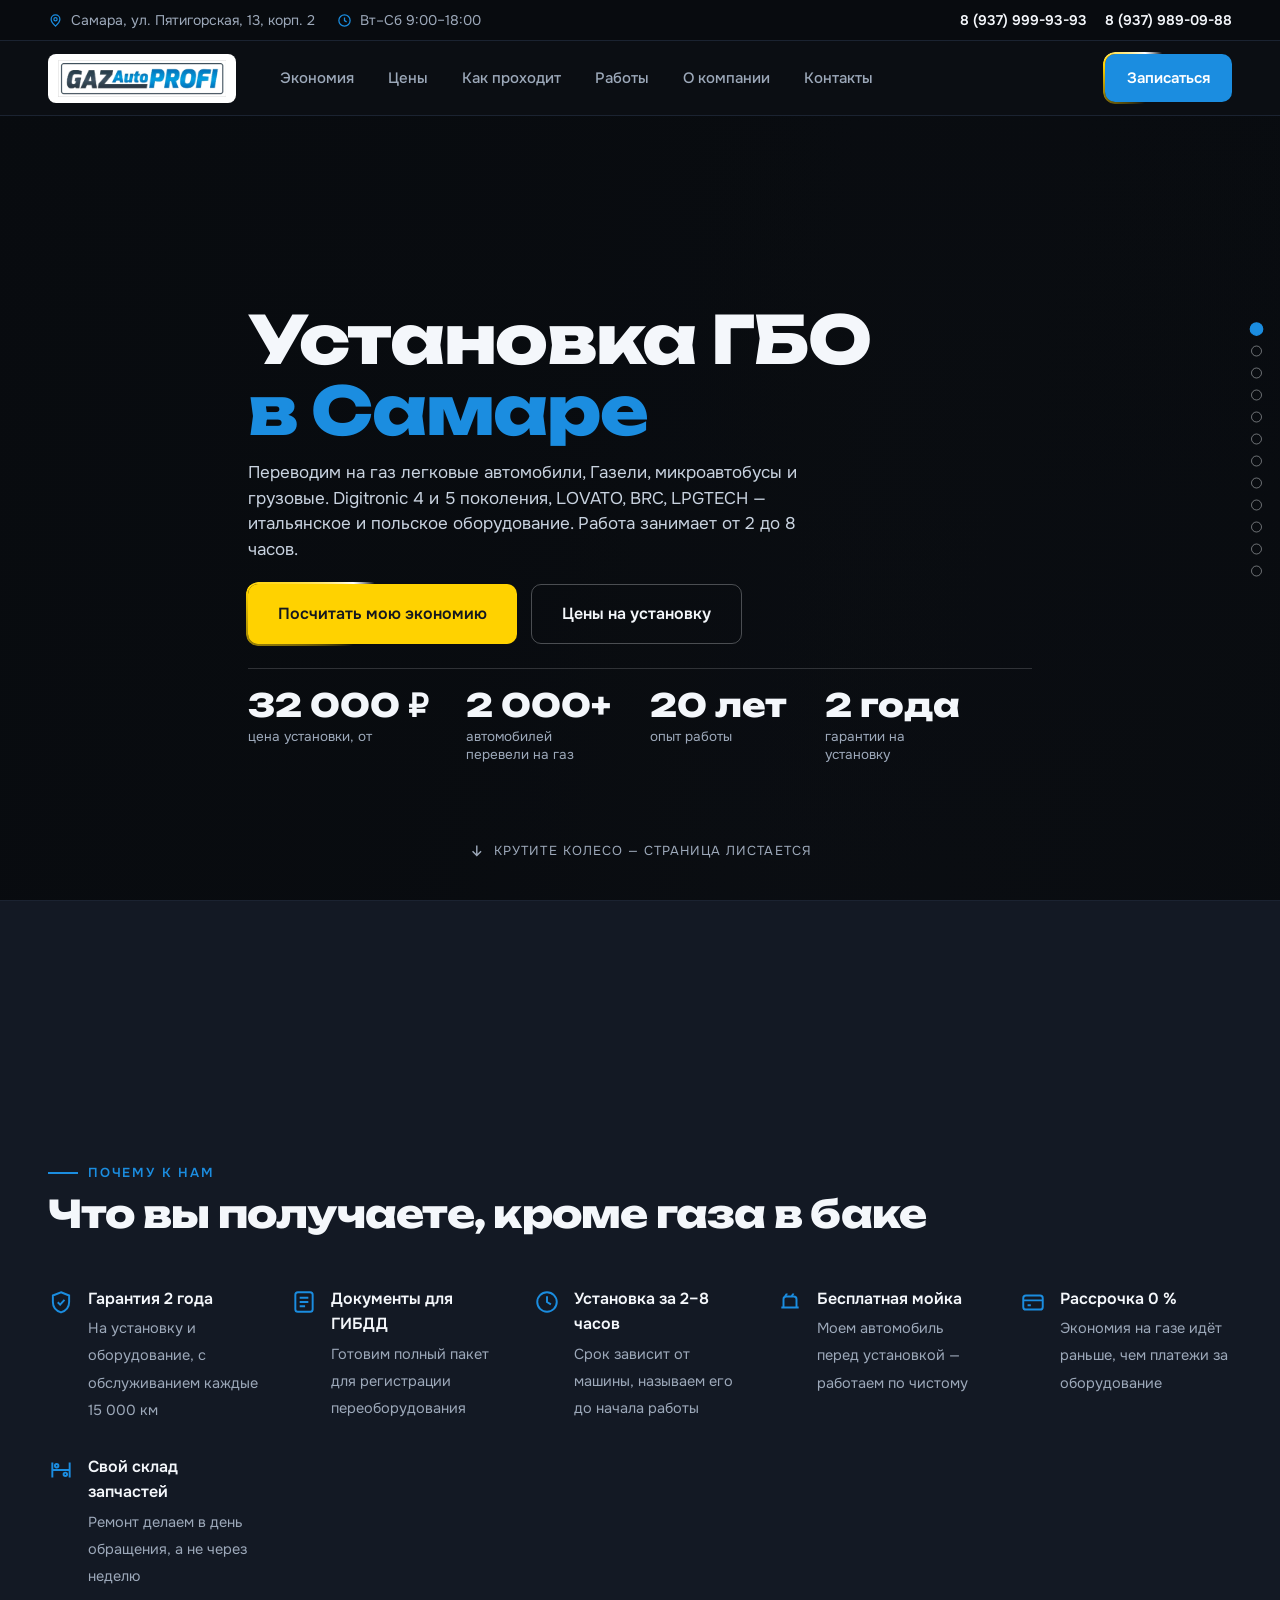
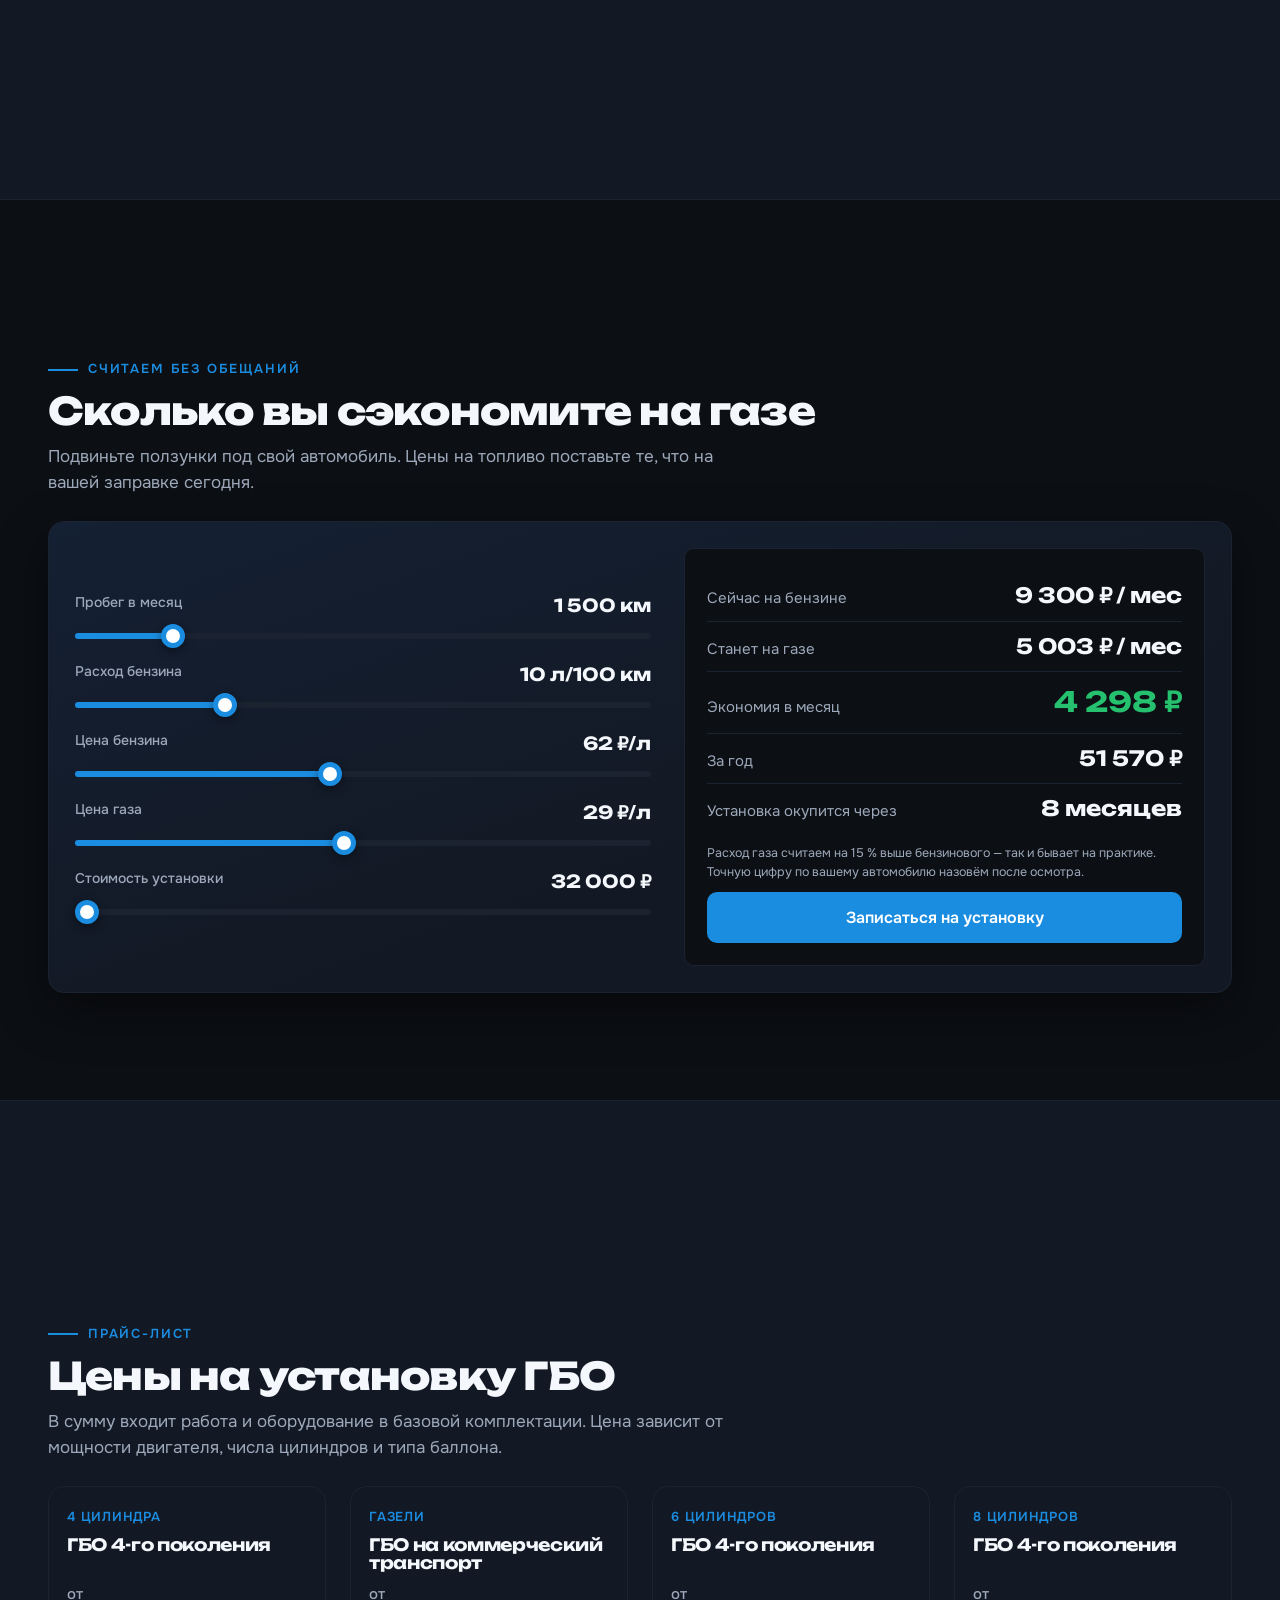
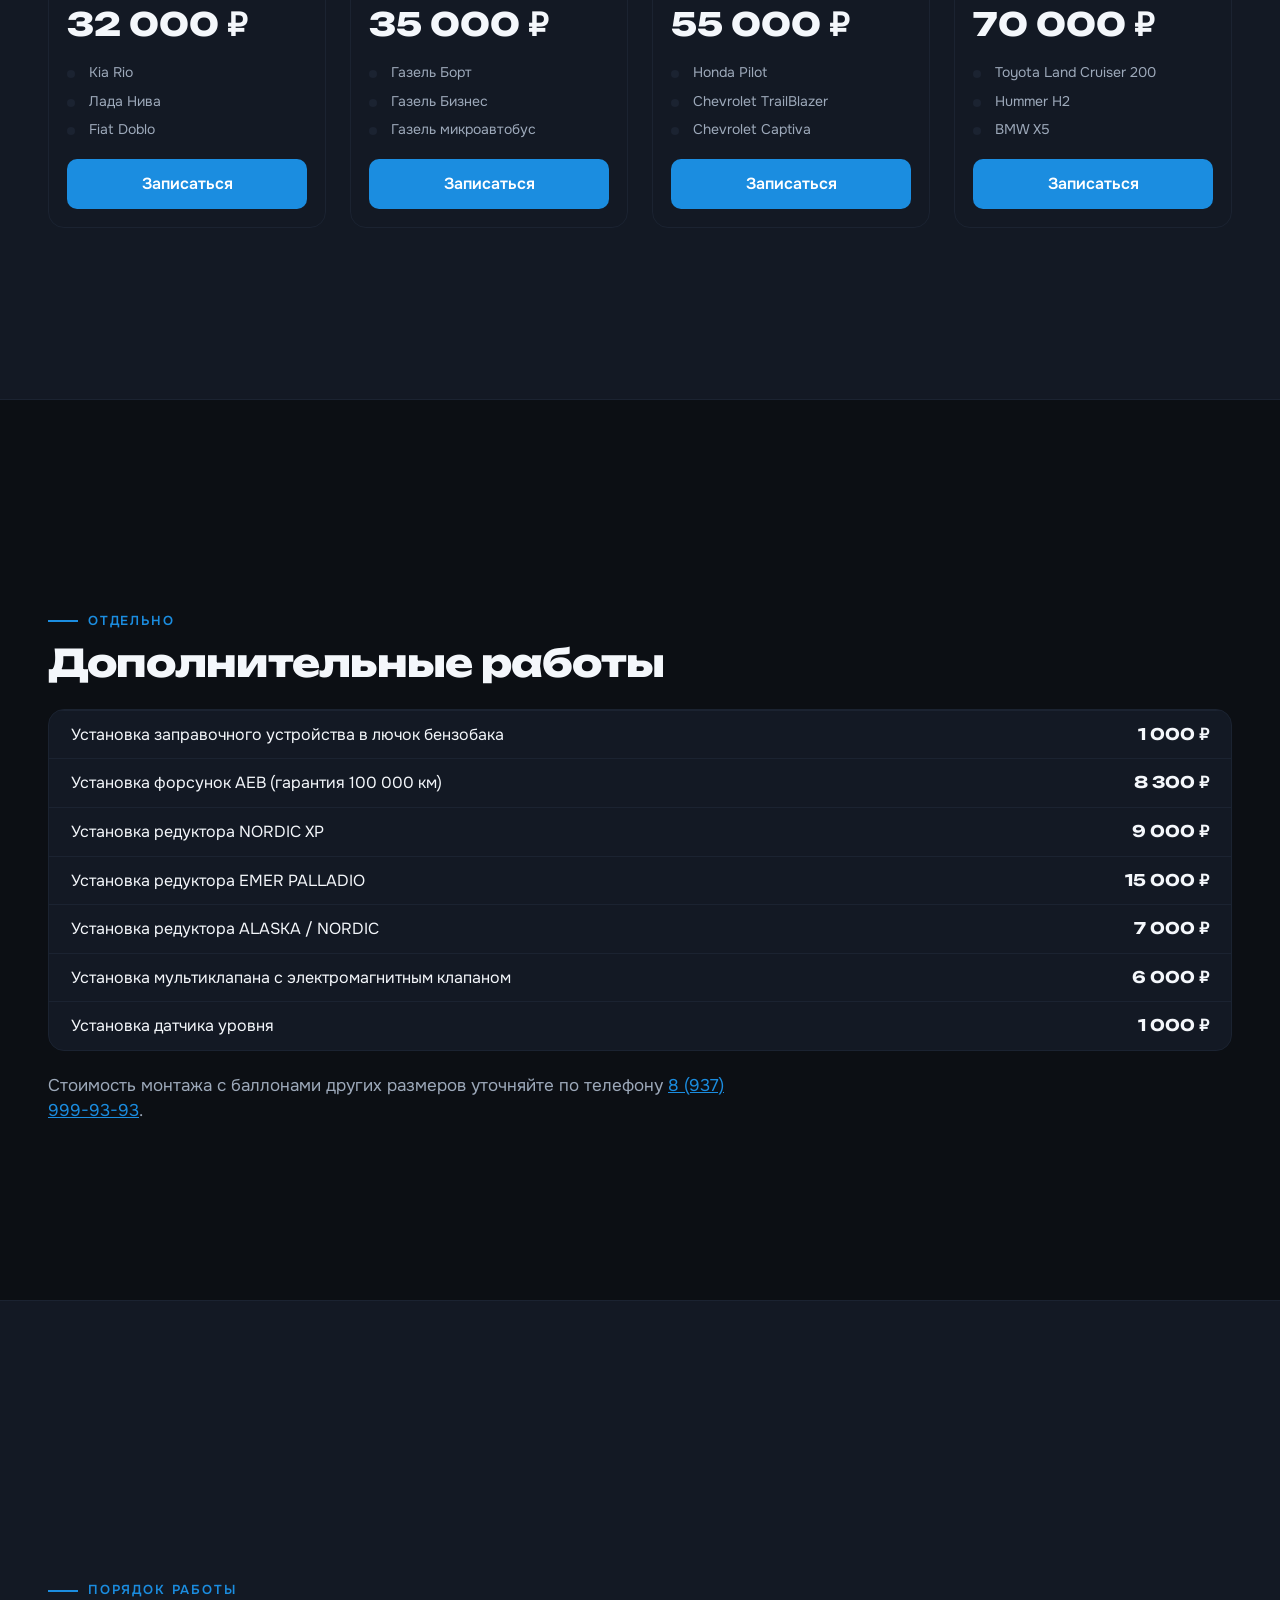
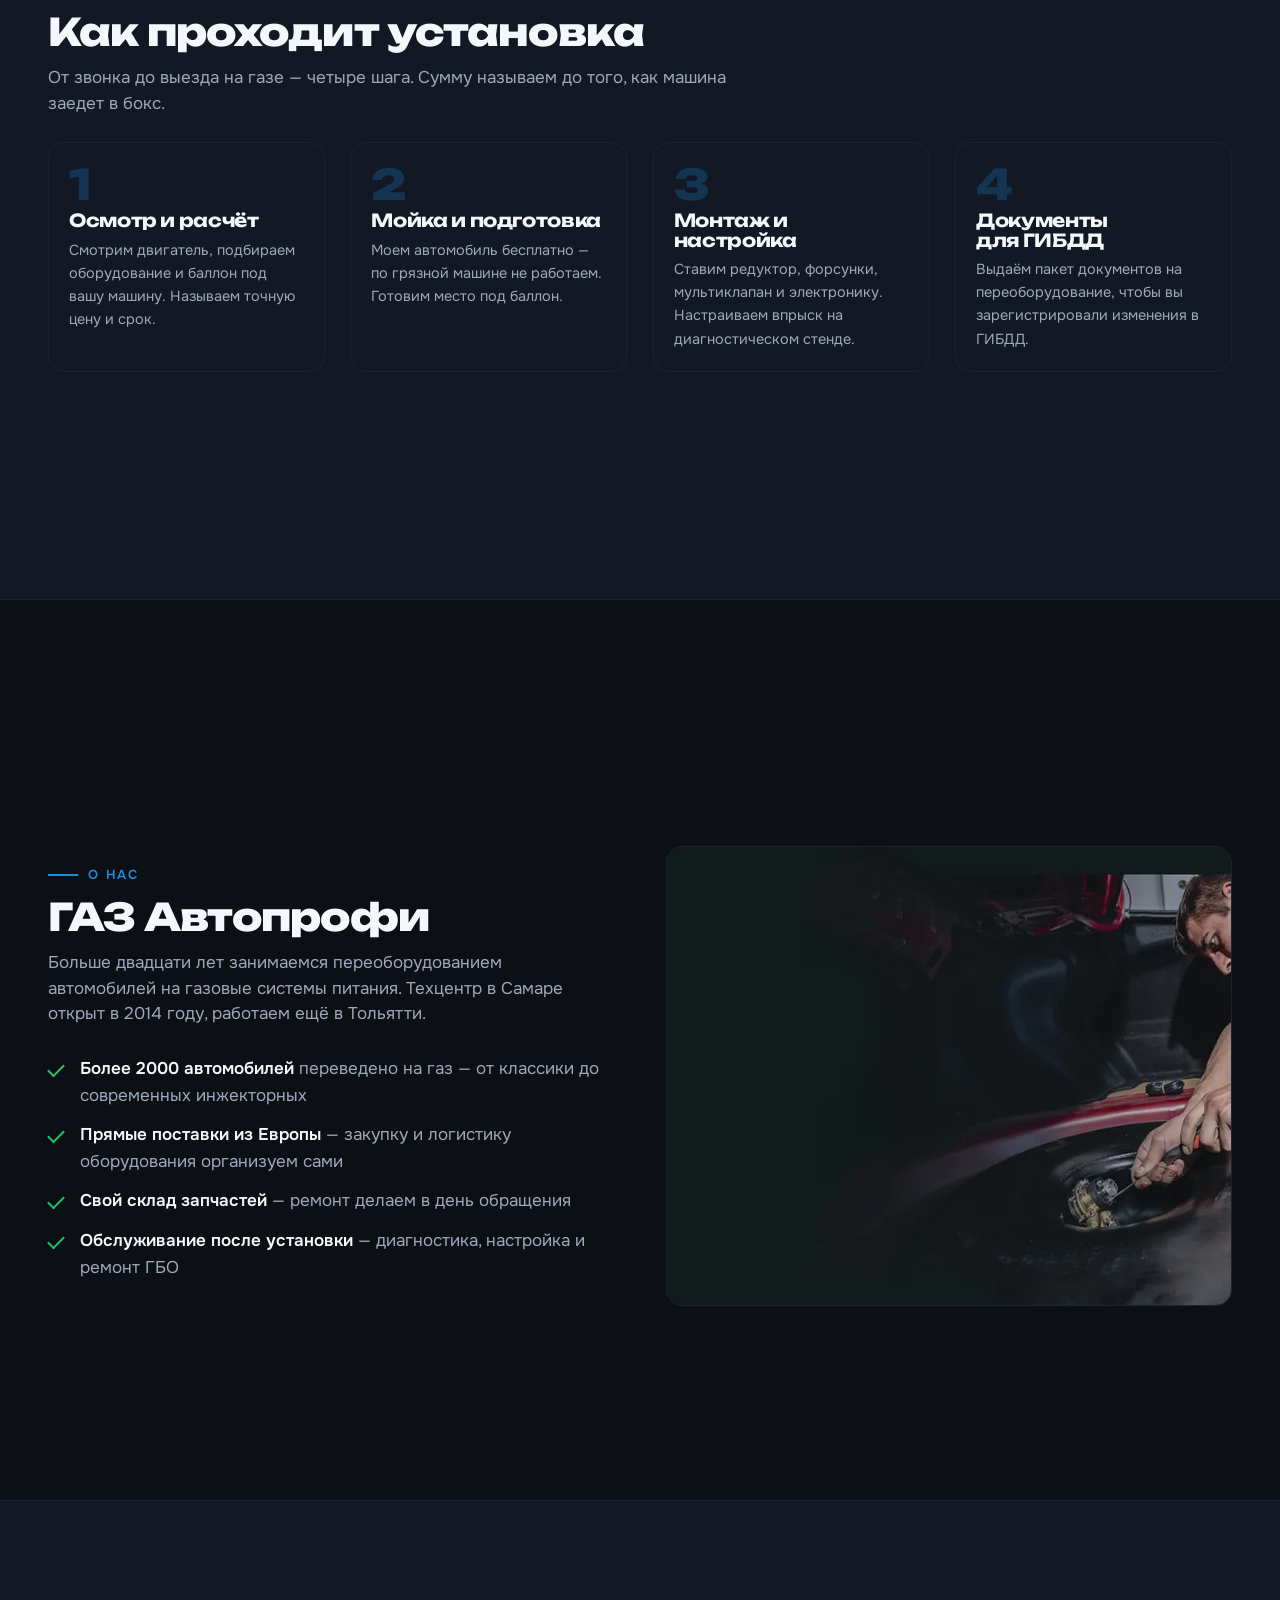
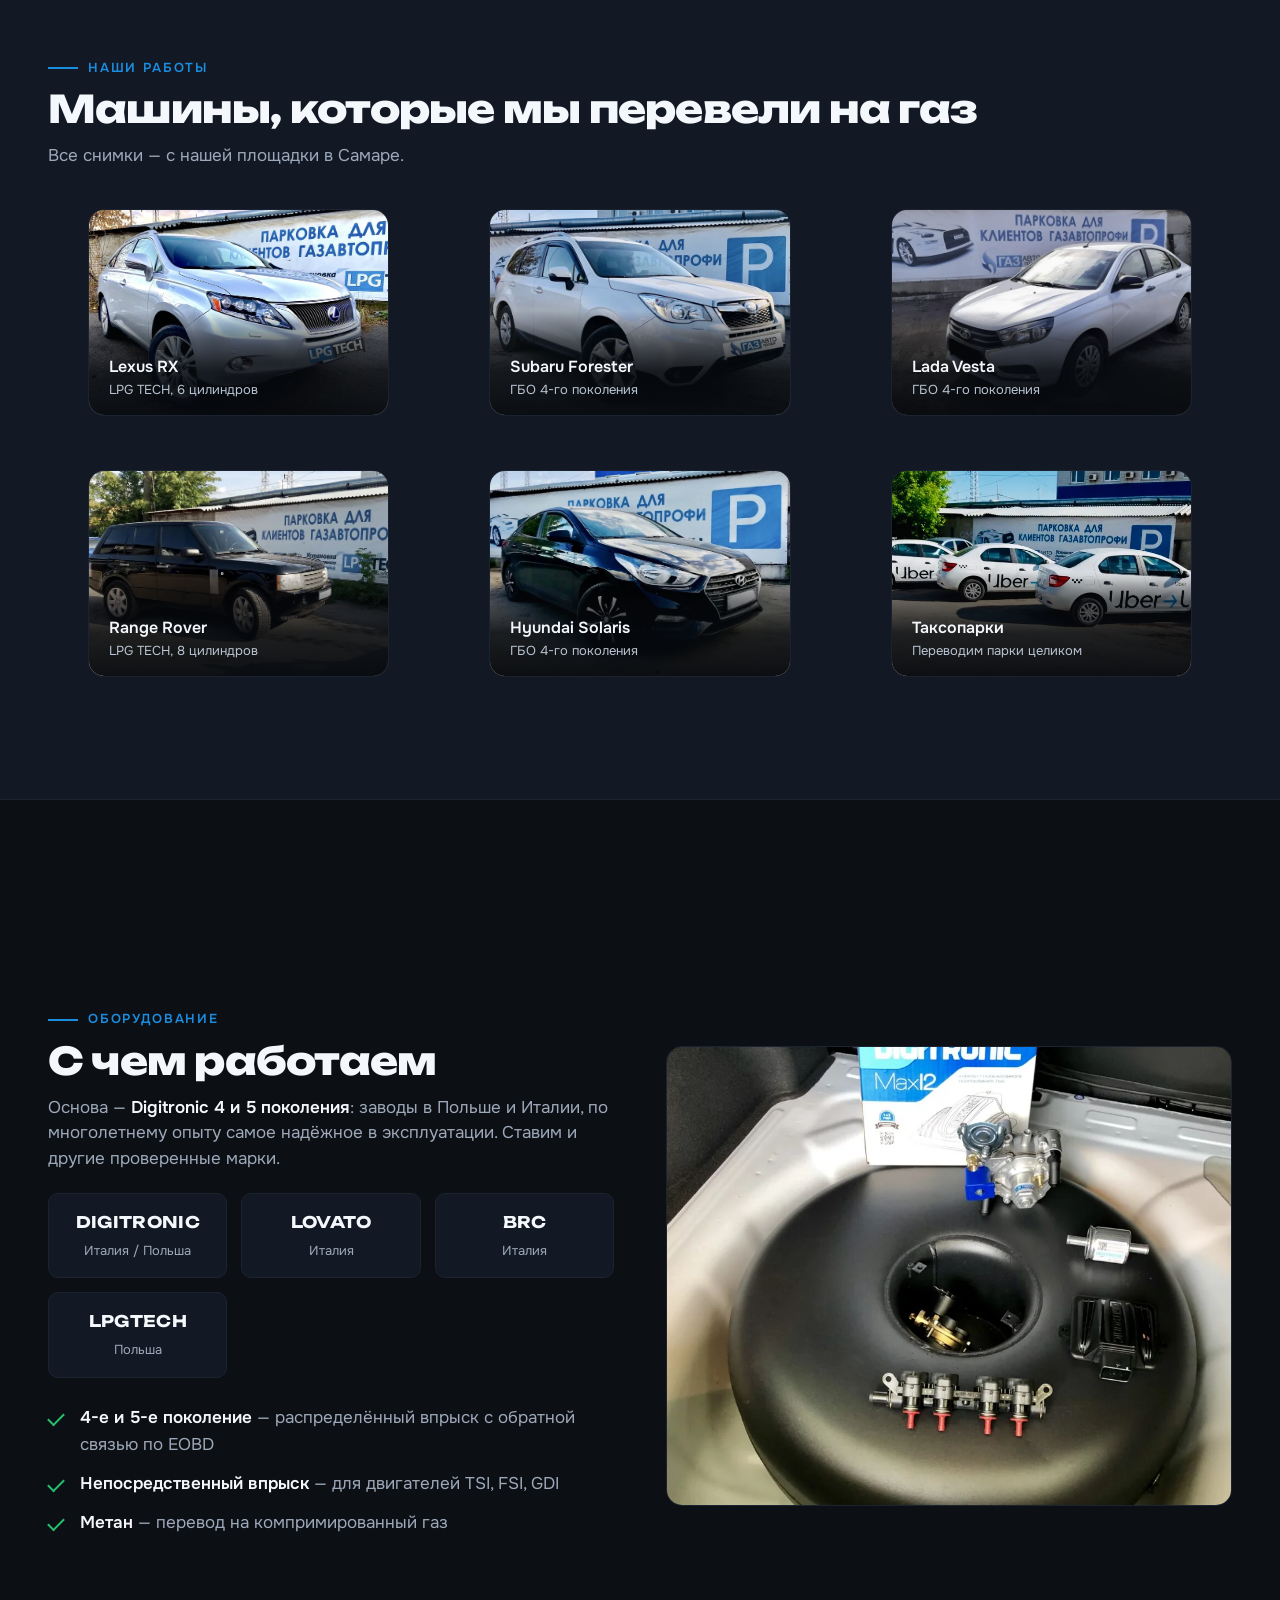
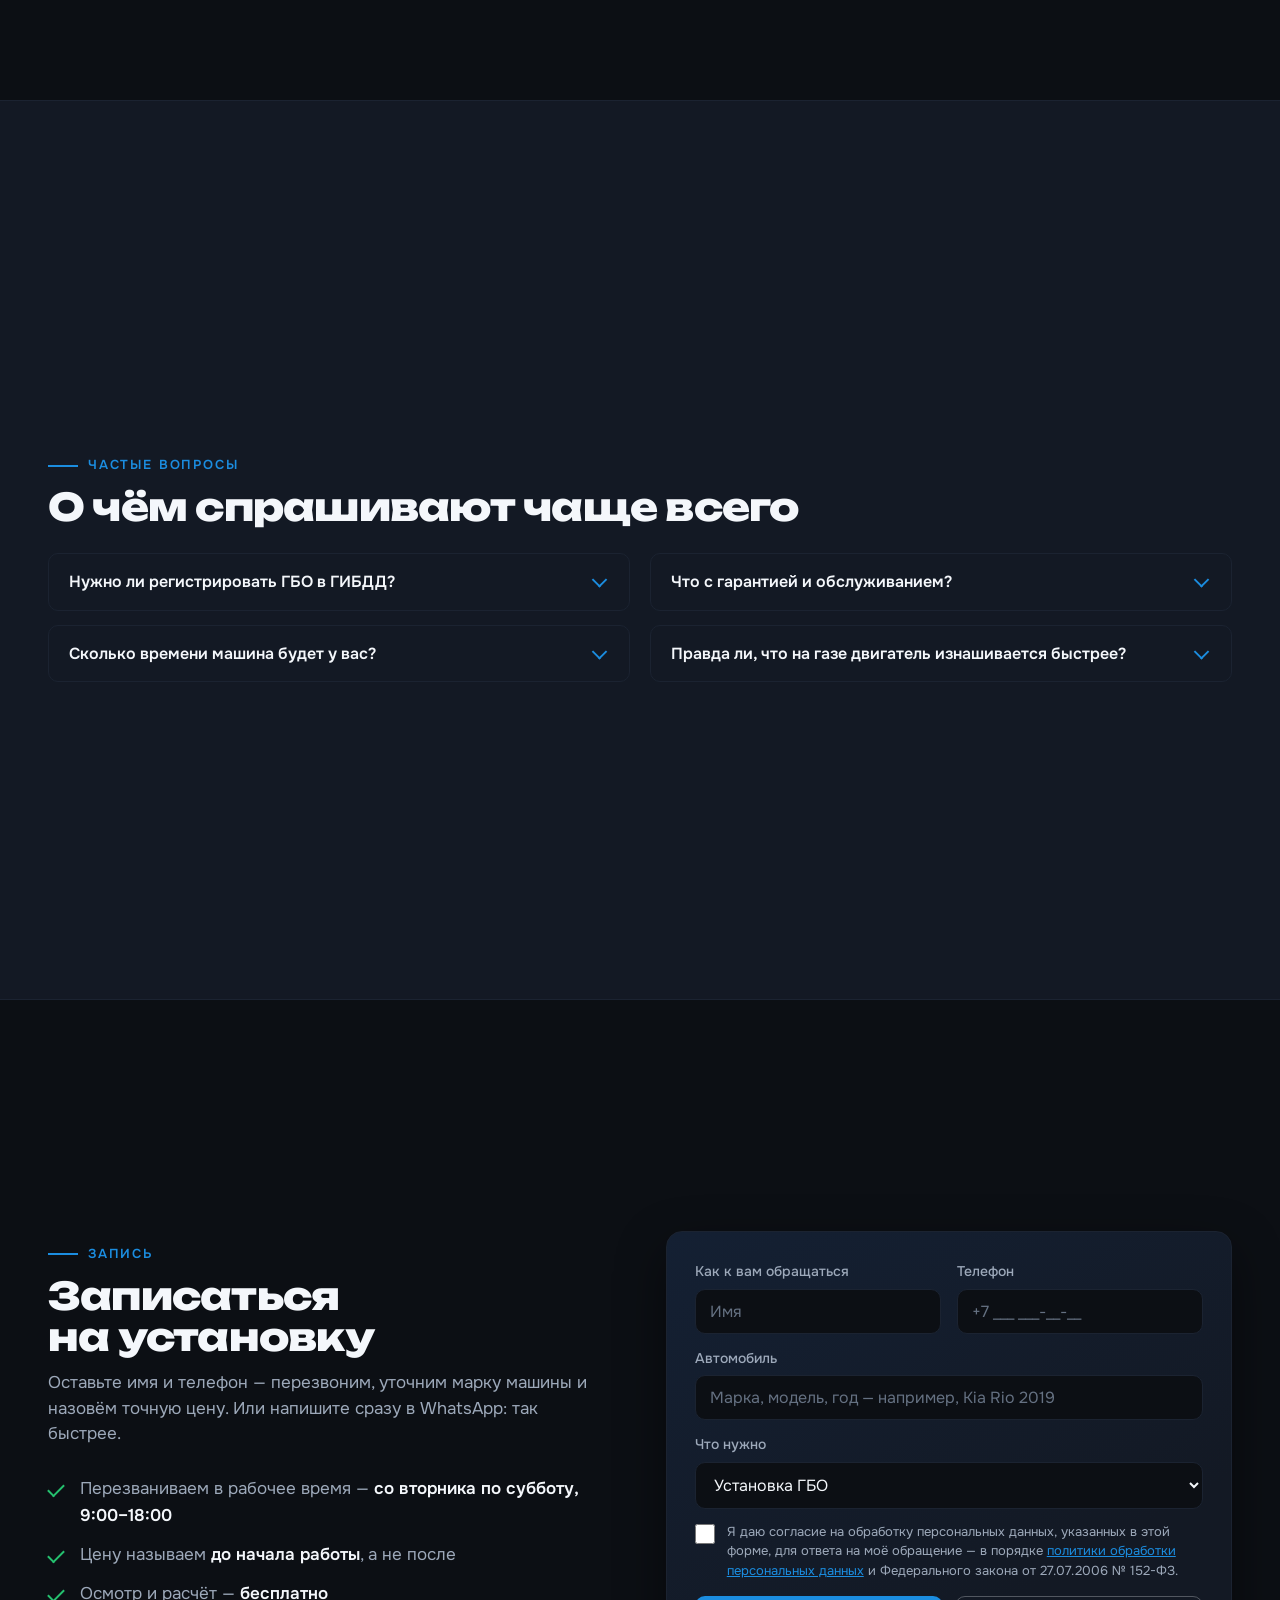
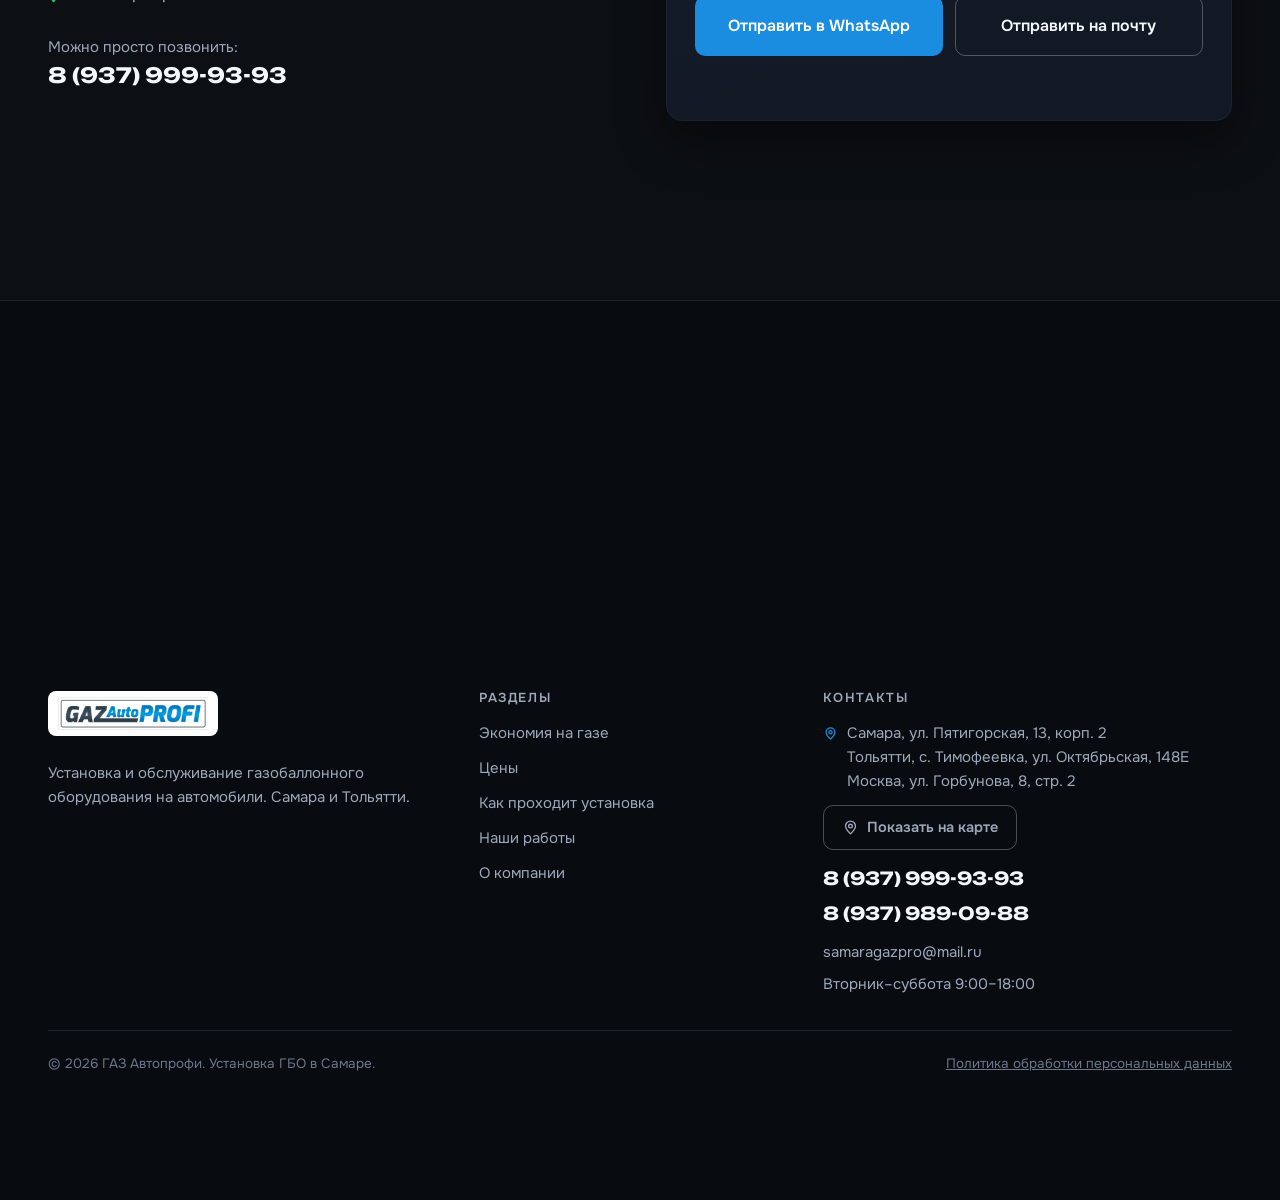
==== commit 7d4d3377: "Возвращены все три города, ссылки на карты в версии с листанием Москву убрал по своему решению — вла" ====
--- a/v2/index.html
+++ b/v2/index.html
@@ -575,10 +575,22 @@
 
       <div>
         <h4>Контакты</h4>
+        <!-- Адреса сделаны ссылками на Яндекс.Карты: в этой версии нет
+             отдельной страницы контактов, и без них с сайта некуда нажать,
+             чтобы построить маршрут. -->
         <p class="podval__adres">
           <svg viewBox="0 0 24 24" fill="none" stroke="currentColor" stroke-width="2" aria-hidden="true"><path d="M12 21s-7-6.4-7-11a7 7 0 1 1 14 0c0 4.6-7 11-7 11z"/><circle cx="12" cy="10" r="2.6"/></svg>
-          <span>Самара, ул. Пятигорская, 13, корп. 2<br>
-          Тольятти, с. Тимофеевка, ул. Октябрьская, 148Е</span>
+          <span>
+            <a class="adres-ssylka" href="https://yandex.ru/maps/?text=Самара, улица Пятигорская, 13 корпус 2" target="_blank" rel="noopener">Самара, ул. Пятигорская, 13, корп. 2</a><br>
+            <a class="adres-ssylka" href="https://yandex.ru/maps/?text=Тольятти, Тимофеевка, улица Октябрьская, 148Е" target="_blank" rel="noopener">Тольятти, с. Тимофеевка, ул. Октябрьская, 148Е</a><br>
+            <a class="adres-ssylka" href="https://yandex.ru/maps/?text=Москва, улица Горбунова, 8 строение 2" target="_blank" rel="noopener">Москва, ул. Горбунова, 8, стр. 2</a>
+          </span>
+        </p>
+        <p style="margin:0 0 14px">
+          <a class="knopka knopka--prizrak knopka--karta" href="https://yandex.ru/maps/?rtext=~Самара, улица Пятигорская, 13 корпус 2&rtt=auto" target="_blank" rel="noopener">
+            <svg viewBox="0 0 24 24" fill="none" stroke="currentColor" stroke-width="1.9" aria-hidden="true" style="width:17px;height:17px"><path d="M12 21s-7-6.4-7-11a7 7 0 1 1 14 0c0 4.6-7 11-7 11z"/><circle cx="12" cy="10" r="2.6"/></svg>
+            Показать на карте
+          </a>
         </p>
         <p class="podval__tel" style="margin:0 0 6px"><a href="tel:+79379999393">8 (937) 999-93-93</a></p>
         <p class="podval__tel" style="margin:0 0 12px"><a href="tel:+79379890988">8 (937) 989-09-88</a></p>
--- a/v2/css/list.css
+++ b/v2/css/list.css
@@ -247,3 +247,16 @@
     margin-bottom:14px;
   }
 }
+
+/* Адрес в подвале — ссылка на карту. Подчёркивание точками, чтобы было
+   видно, что нажимается, но строка не выглядела как обычная ссылка меню. */
+.adres-ssylka{
+  color:var(--tuskl);
+  text-decoration:underline dotted rgba(157,169,186,.5);
+  text-underline-offset:3px;
+  transition:color .16s;
+}
+.adres-ssylka:hover{color:var(--sin);text-decoration-color:var(--sin)}
+
+/* Кнопка «Показать на карте» в подвале — компактная. */
+.knopka--karta{padding:10px 18px;font-size:14.5px;gap:8px}
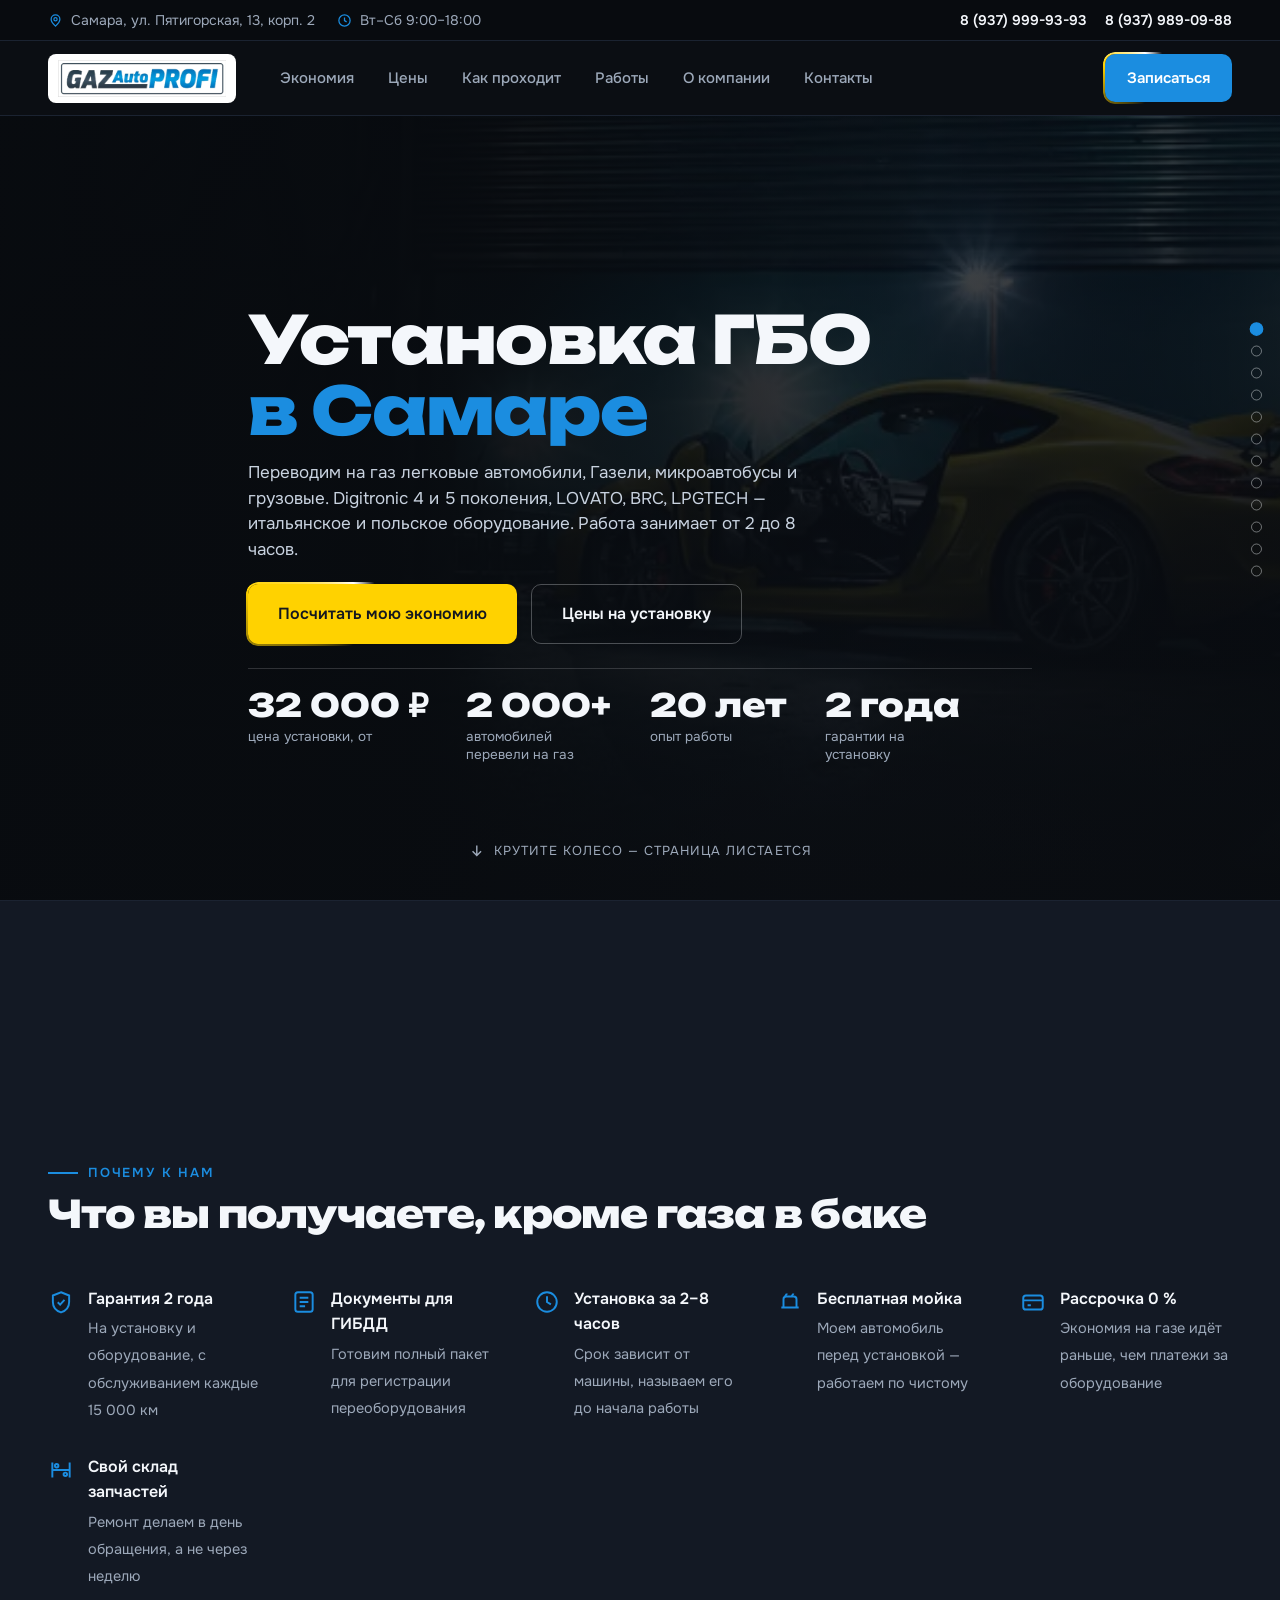
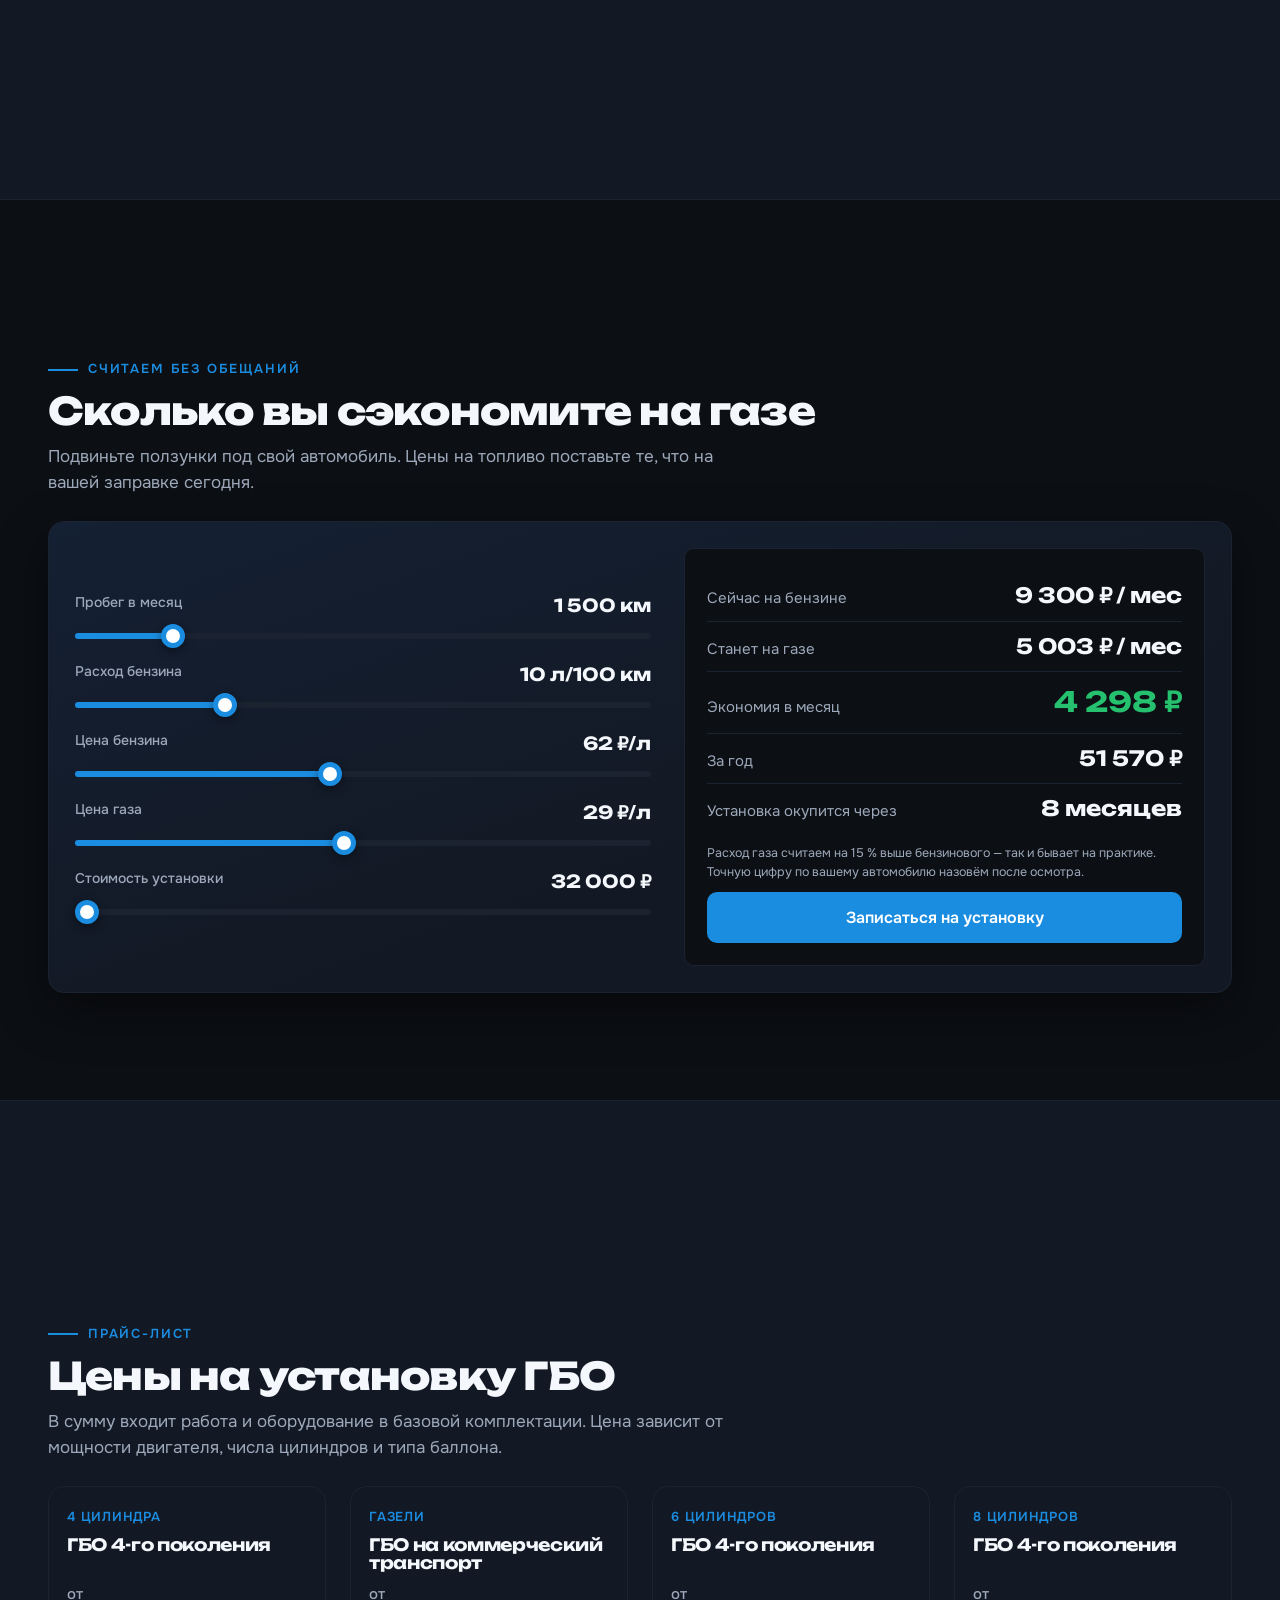
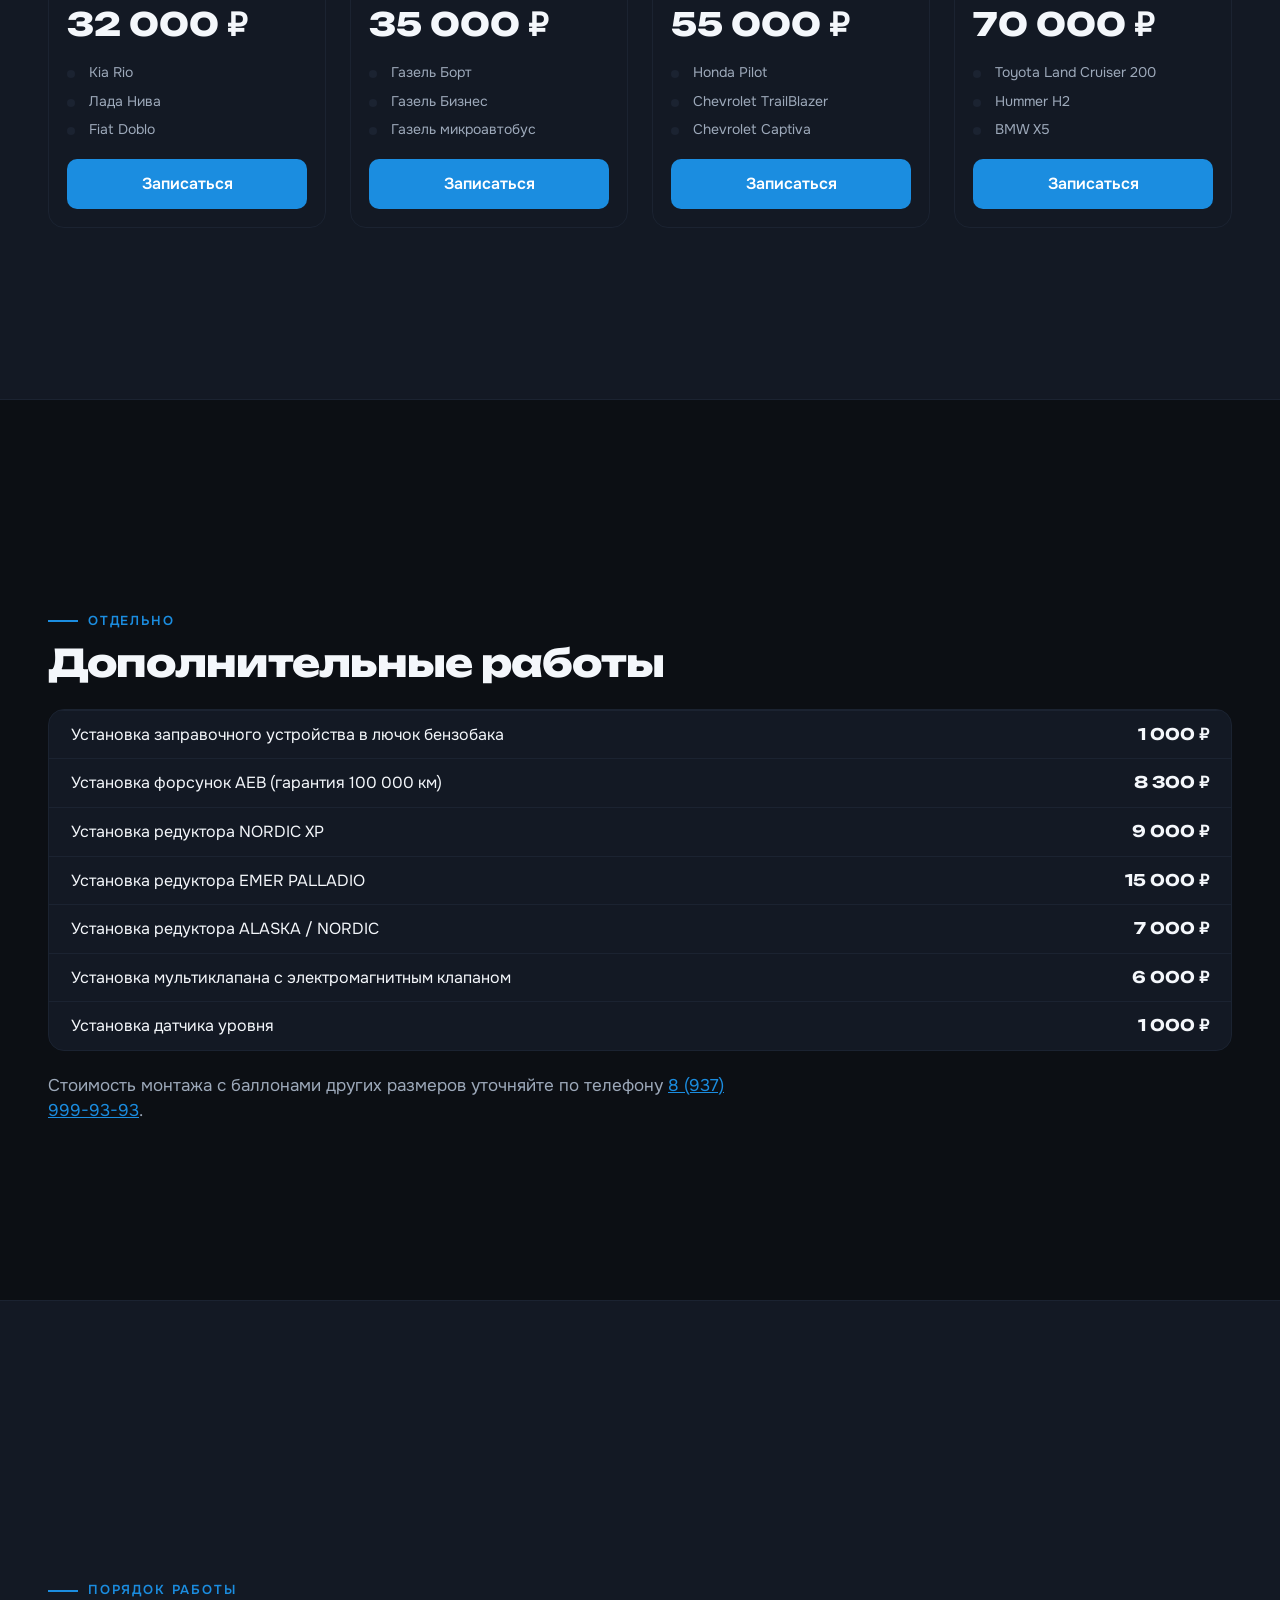
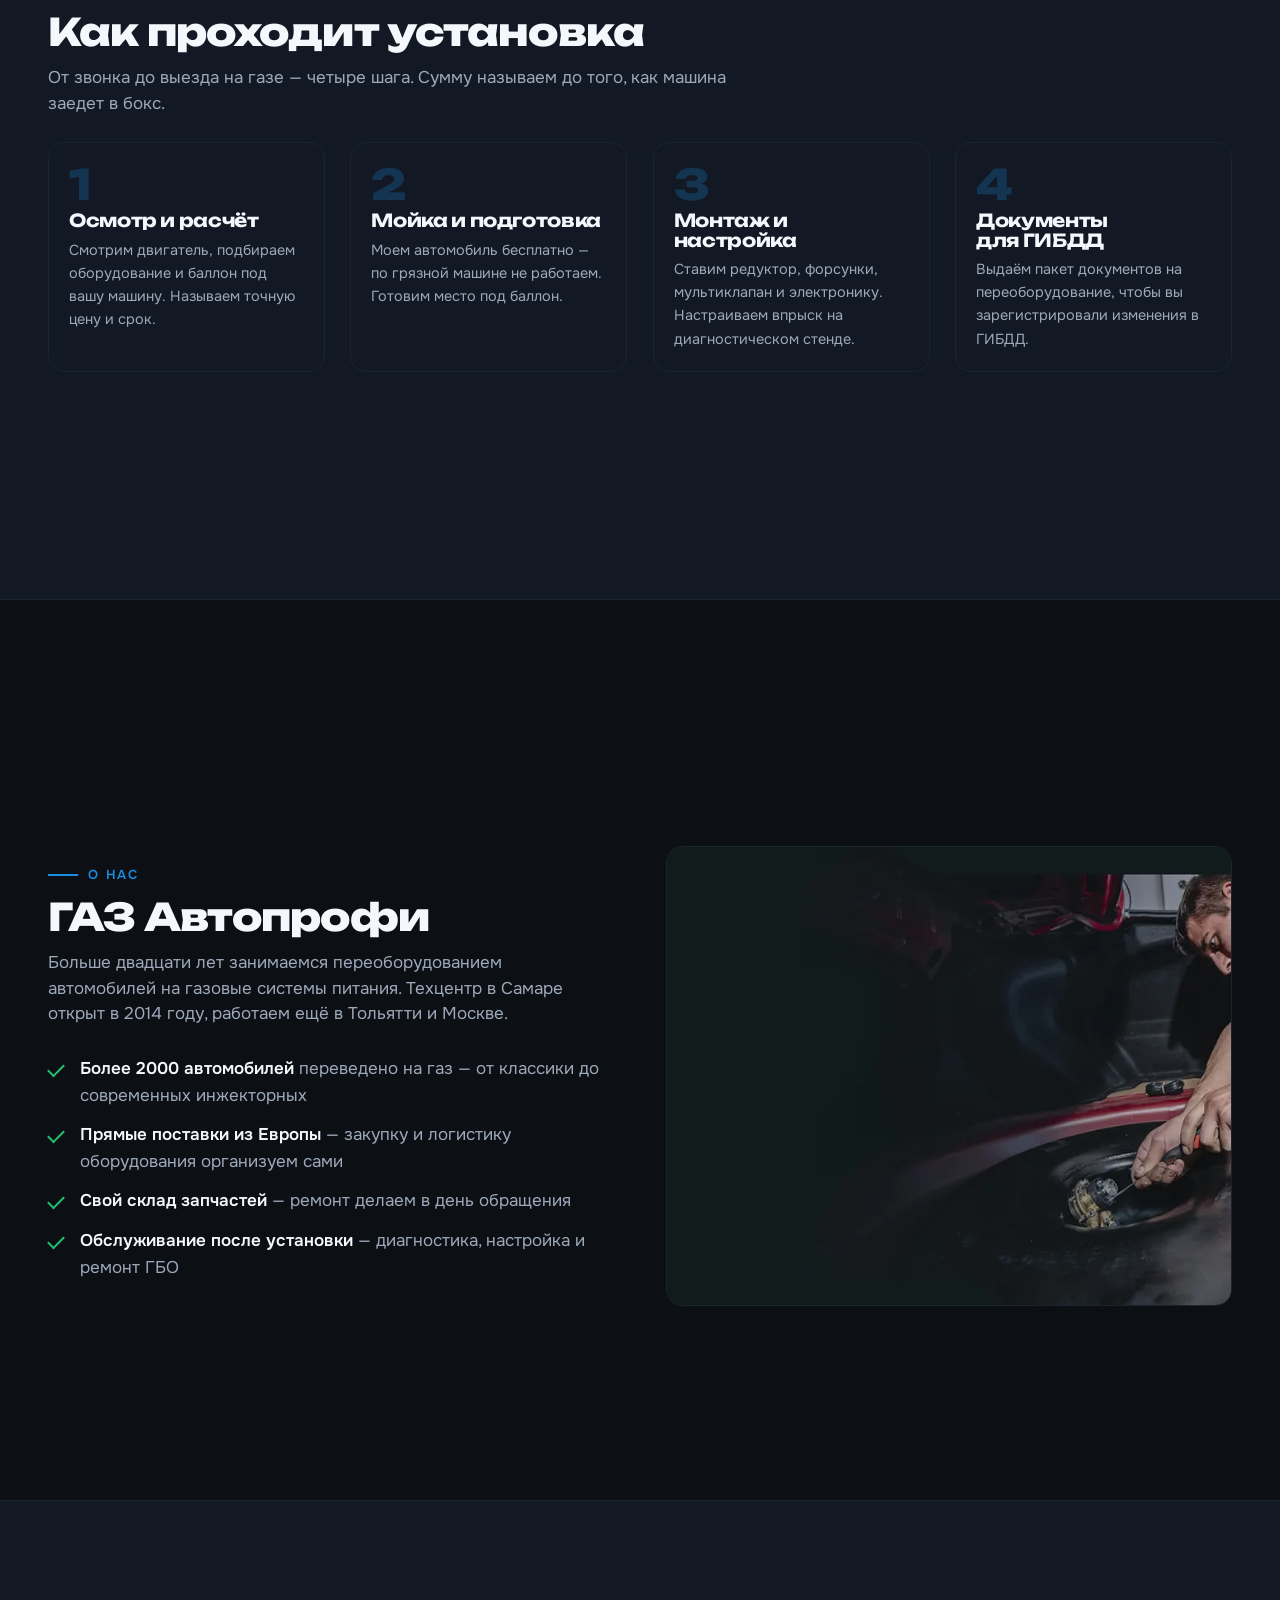
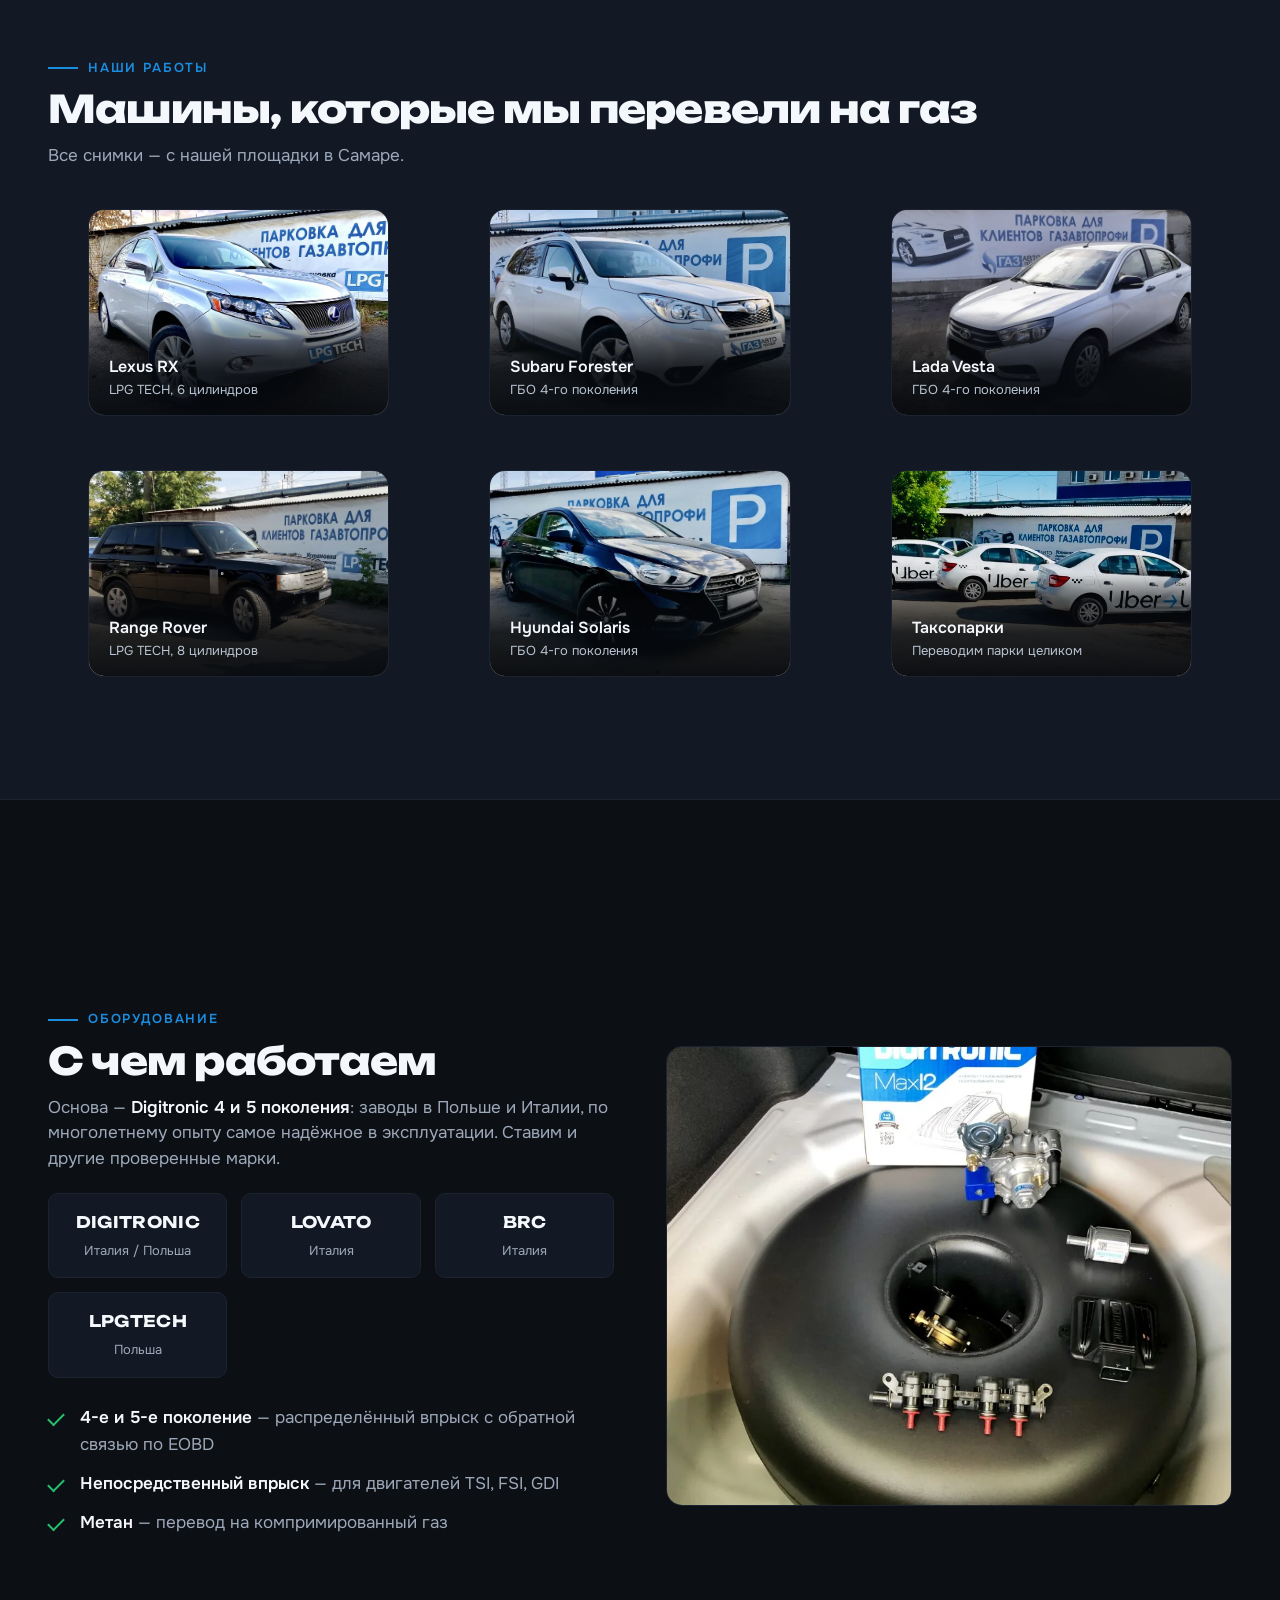
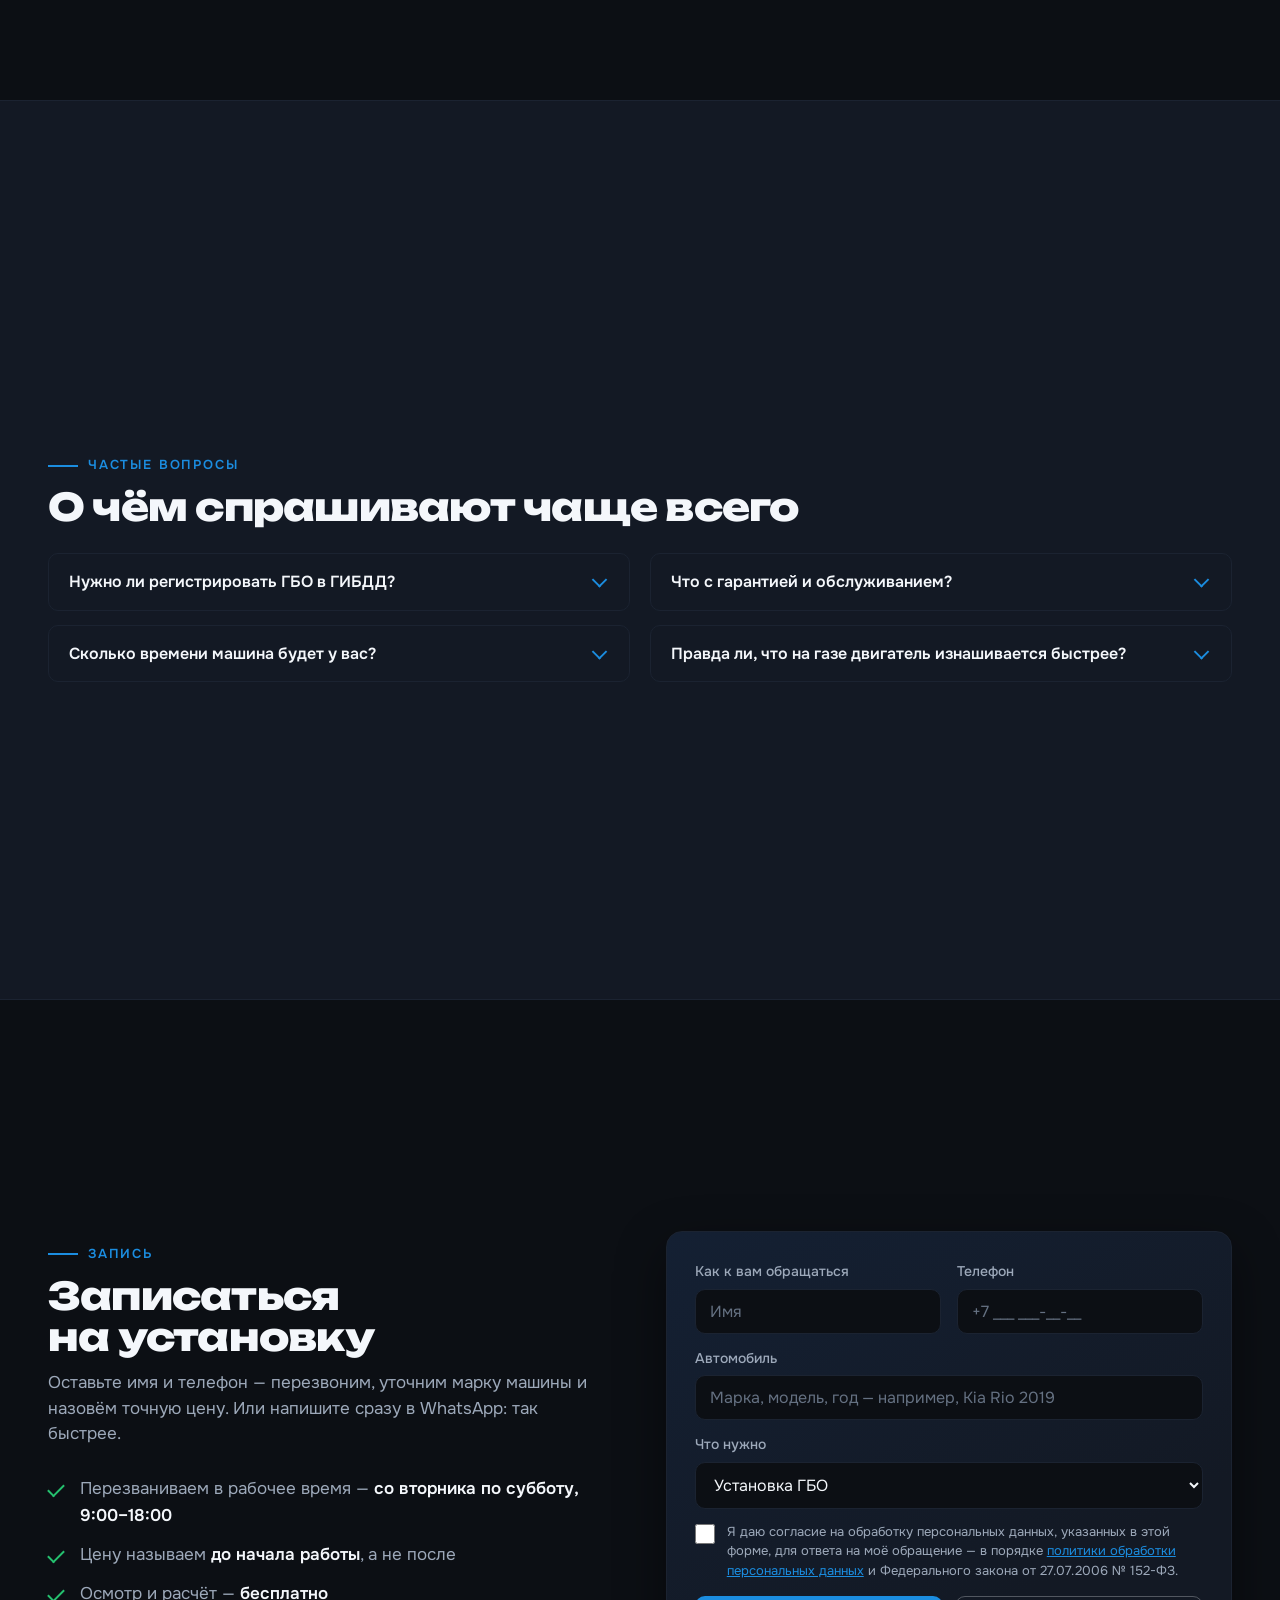
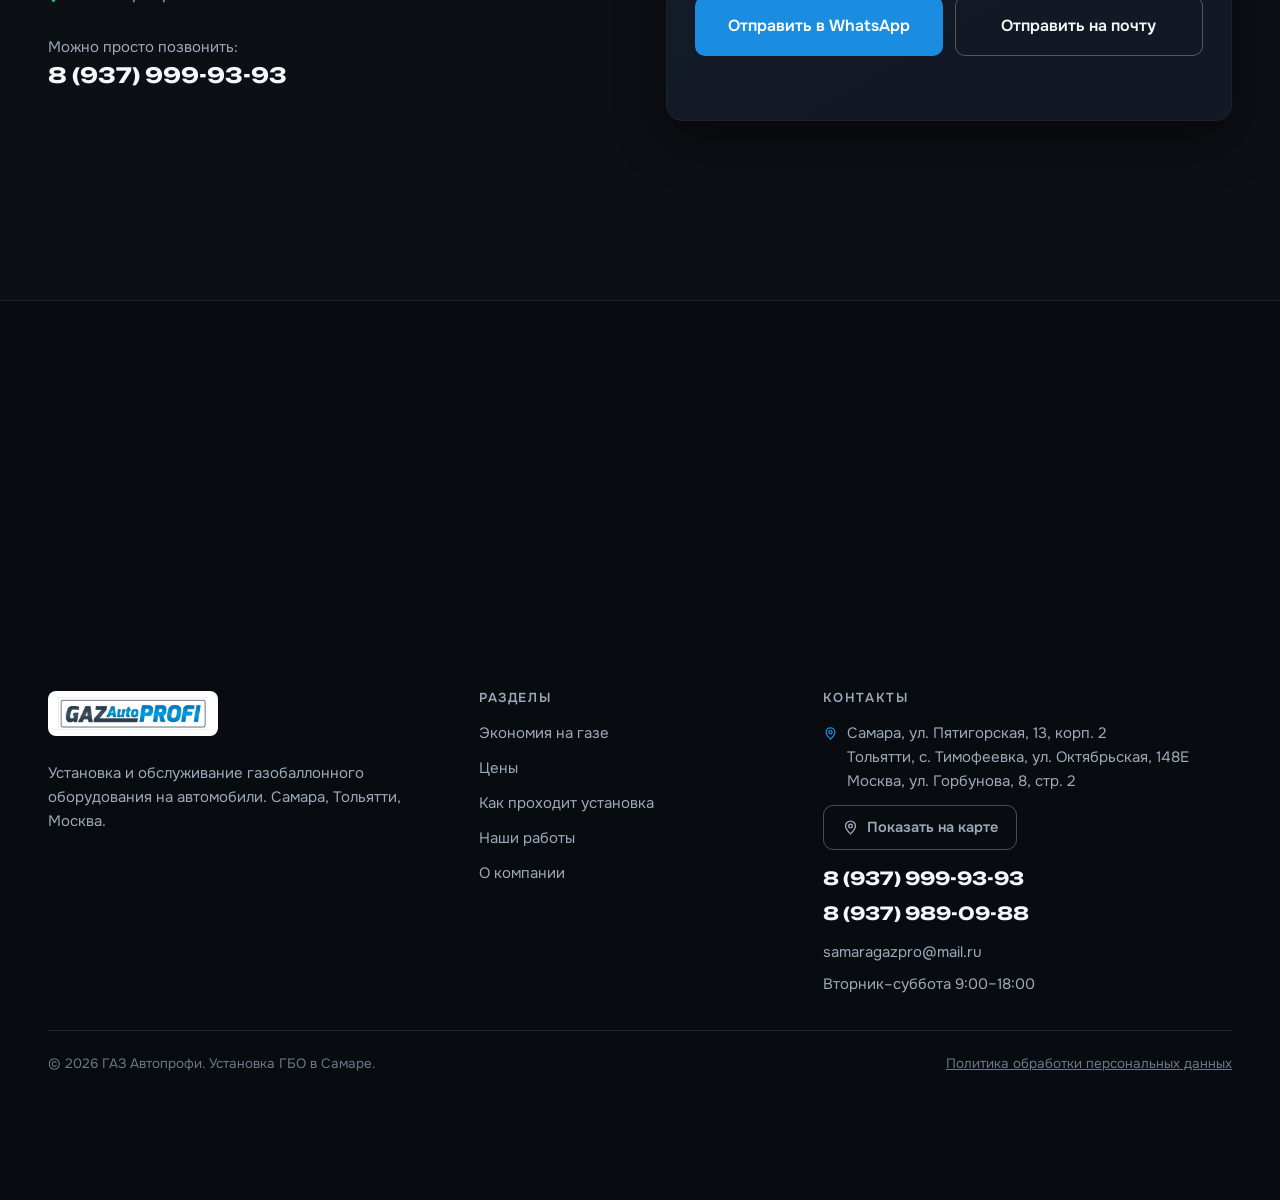
==== commit 23ef1b63: "Политика внутри версии с листанием; исправлены битые кнопки и дубль панели Найдено полным обходом по" ====
--- a/v2/index.html
+++ b/v2/index.html
@@ -29,7 +29,7 @@
   "@type":"AutoRepair",
   "name":"ГАЗ Автопрофи",
   "alternateName":"GAZ Auto PROFI",
-  "description":"Установка и обслуживание газобаллонного оборудования на автомобили в Самаре и Тольятти.",
+  "description":"Установка и обслуживание газобаллонного оборудования на автомобили в Самаре, Тольятти и Москве.",
   "url":"https://ledaomy26-hash.github.io/gazavtoprofi/v2/",
   "logo":"https://ledaomy26-hash.github.io/gazavtoprofi/img/logo.png",
   "image":"https://ledaomy26-hash.github.io/gazavtoprofi/img/og.jpg",
@@ -43,7 +43,7 @@
     "addressRegion":"Самарская область",
     "addressCountry":"RU"
   },
-  "areaServed":[{"@type":"City","name":"Самара"},{"@type":"City","name":"Тольятти"}],
+  "areaServed":[{"@type":"City","name":"Самара"},{"@type":"City","name":"Тольятти"},{"@type":"City","name":"Москва"}],
   "openingHoursSpecification":{
     "@type":"OpeningHoursSpecification",
     "dayOfWeek":["Tuesday","Wednesday","Thursday","Friday","Saturday"],
@@ -347,7 +347,7 @@
       <p class="lid">
         Больше двадцати лет занимаемся переоборудованием автомобилей на газовые
         системы питания. Техцентр в Самаре открыт в 2014 году, работаем
-        ещё в Тольятти.
+        ещё в Тольятти и Москве.
       </p>
       <ul class="spisok">
         <li><b>Более 2000 автомобилей</b> переведено на газ — от классики до современных инжекторных</li>
@@ -534,7 +534,7 @@
         <input type="checkbox" id="fSoglasie" name="soglasie" required>
         <span>Я даю согласие на обработку персональных данных, указанных в этой форме,
           для ответа на моё обращение — в порядке
-          <a href="../politika.html">политики обработки персональных данных</a>
+          <a href="politika.html">политики обработки персональных данных</a>
           и Федерального закона от 27.07.2006 № 152-ФЗ.</span>
       </label>
       <div class="forma__knopki">
@@ -558,7 +558,7 @@
         </a>
         <p style="color:var(--tuskl);margin:0">
           Установка и обслуживание газобаллонного оборудования на автомобили.
-          Самара и Тольятти.
+          Самара, Тольятти, Москва.
         </p>
       </div>
 
@@ -601,7 +601,7 @@
 
     <div class="podval__niz">
       <span>© <span id="god">2026</span> ГАЗ Автопрофи. Установка ГБО в Самаре.</span>
-      <a href="../politika.html">Политика обработки персональных данных</a>
+      <a href="politika.html">Политика обработки персональных данных</a>
     </div>
   </div>
 </footer>
